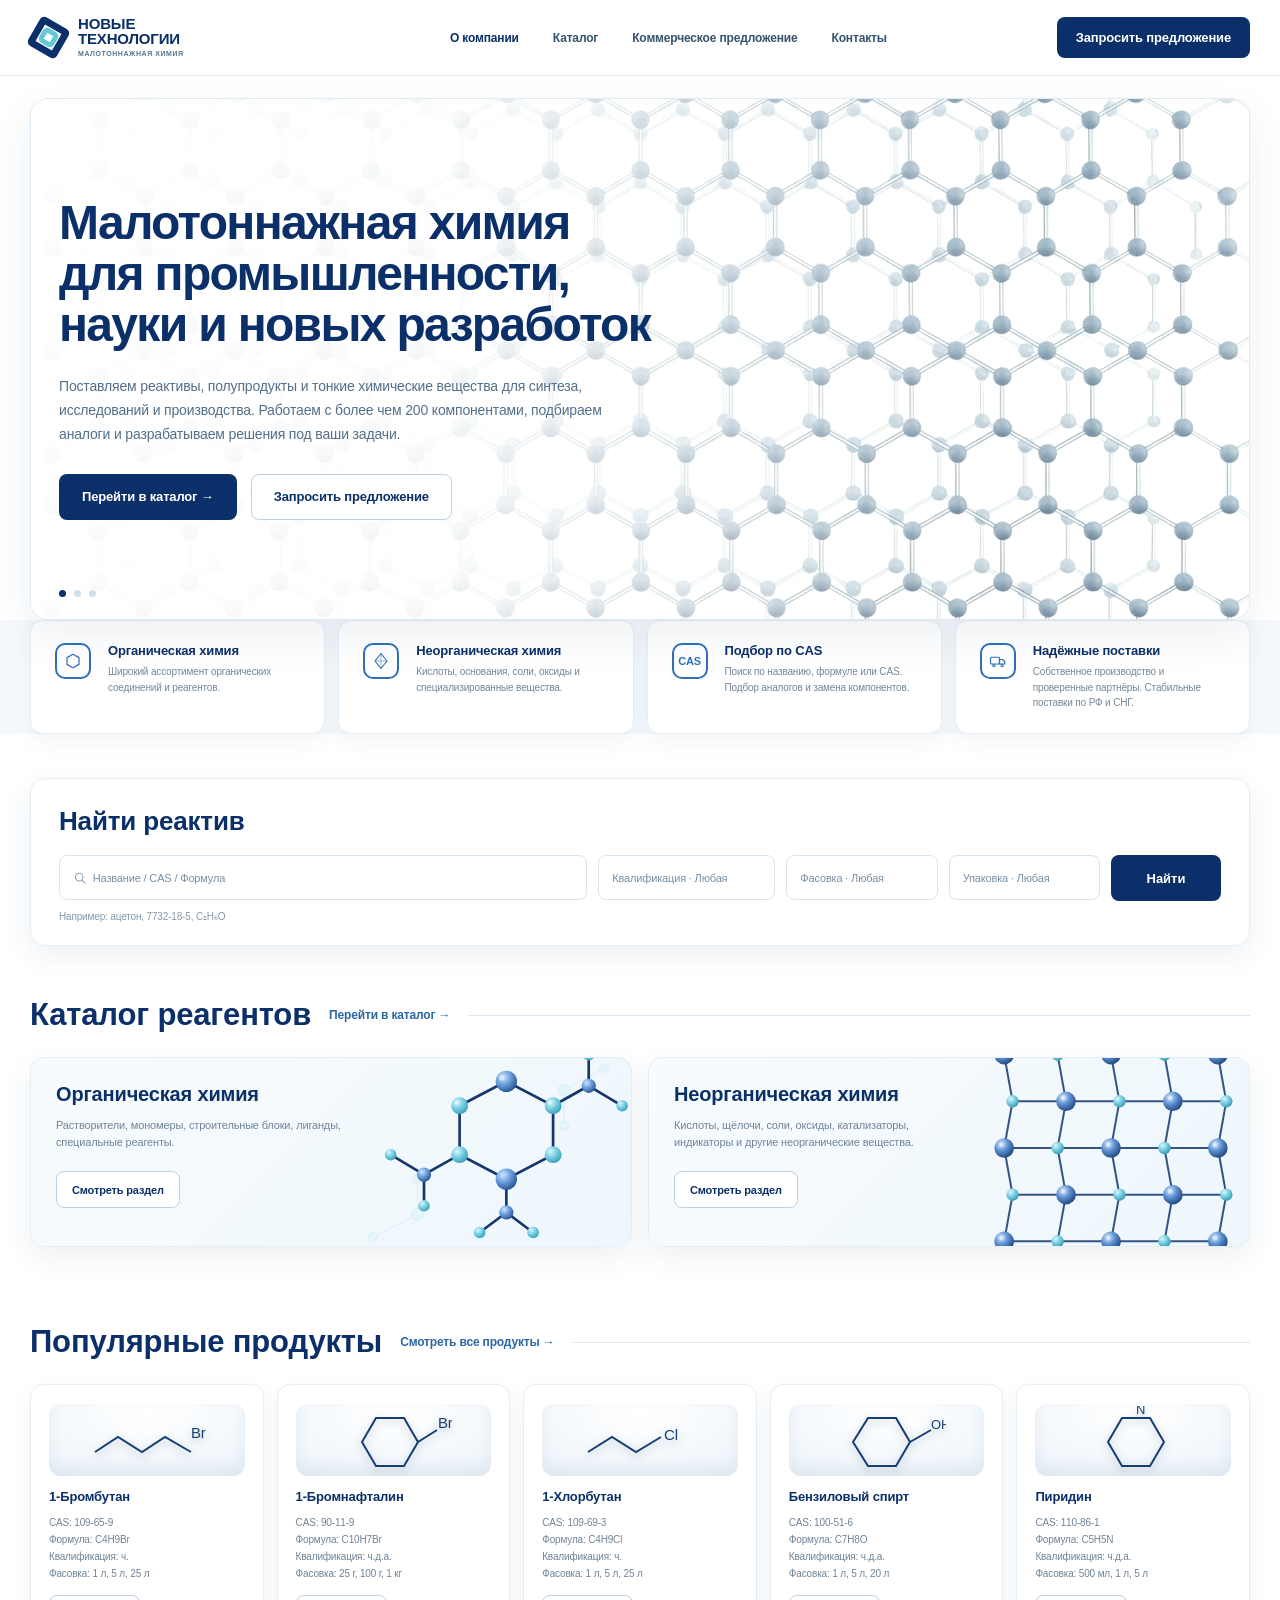
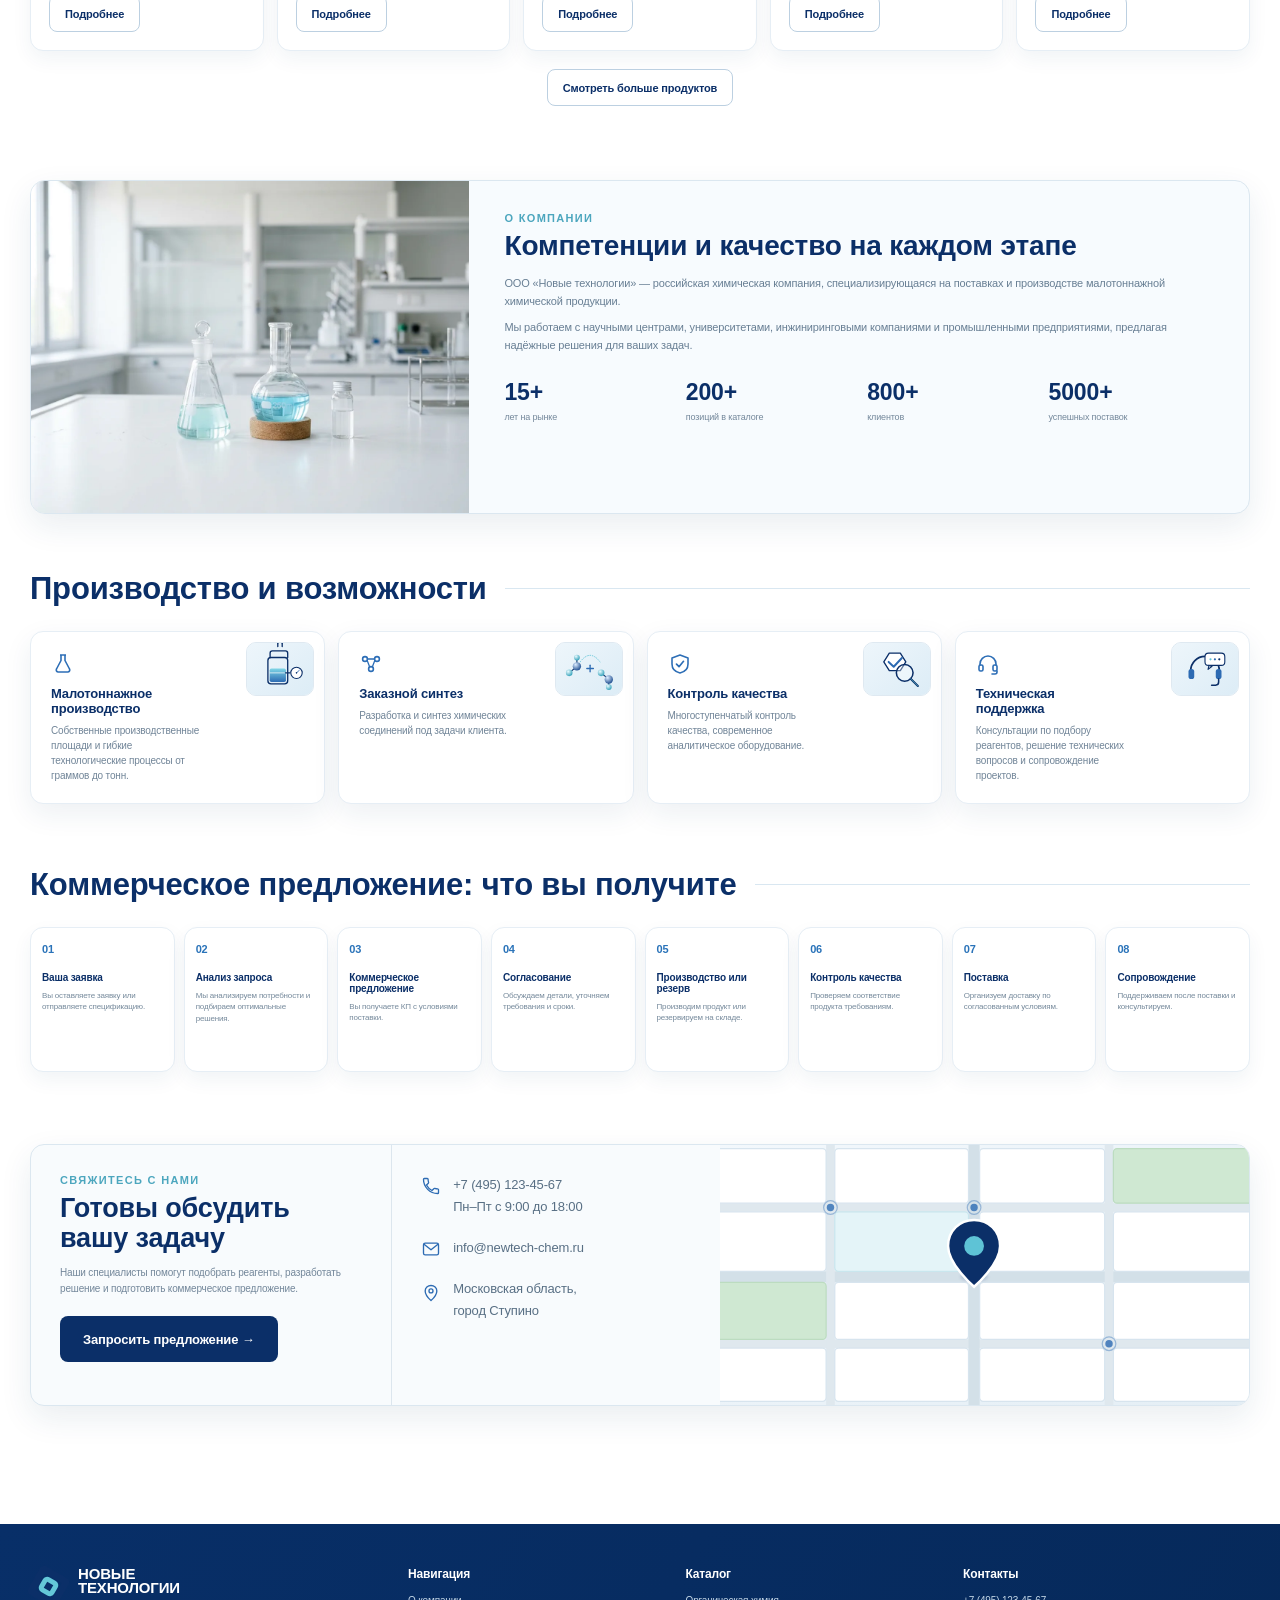
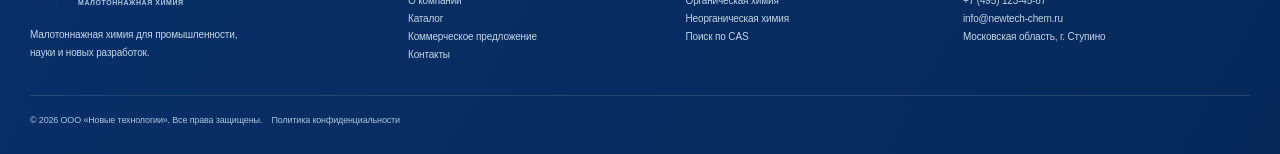
==== index.html @ b14fcb69 "Initial commit: сайт «Новые технологии» — редизайн главной страницы Полный редизайн главной страницы" ====
<!doctype html>
<html lang="ru">
<head>
<meta charset="utf-8" />
<meta name="viewport" content="width=device-width,initial-scale=1" />
<title>Новые технологии — Главная</title>
<link rel="icon" href="data:image/svg+xml,%3Csvg xmlns='http://www.w3.org/2000/svg' viewBox='0 0 32 32'%3E%3Crect width='32' height='32' rx='6' fill='%230b2f68'/%3E%3Ccircle cx='11' cy='13' r='3.2' fill='%235ec3d6'/%3E%3Ccircle cx='21' cy='13' r='3.2' fill='%235ec3d6'/%3E%3Ccircle cx='16' cy='21' r='3.2' fill='%235ec3d6'/%3E%3Cline x1='11' y1='13' x2='21' y2='13' stroke='%23fff' stroke-width='1.4'/%3E%3Cline x1='11' y1='13' x2='16' y2='21' stroke='%23fff' stroke-width='1.4'/%3E%3Cline x1='21' y1='13' x2='16' y2='21' stroke='%23fff' stroke-width='1.4'/%3E%3C/svg%3E" />
<style>
/* ==========================================================================
   DESIGN TOKENS — «Новые технологии»
   Единый источник значений: цвета, отступы, радиусы, тени, типографика,
   breakpoints. Значения зафиксированы по текущему утверждённому прототипу
   Главной страницы — здесь ничего не меняется без согласования дизайна.
   ========================================================================== */

:root{
  /* --- Colors: core palette (as used in approved prototype) --- */
  --navy:#0b2f68;
  --navy-2:#123c73;
  --blue:#2d6bb3;
  --cyan:#5ec3d6;
  --text:#173d68;
  --muted:#6e8196;
  --line:#d9e7f1;
  --soft:#f5f9fc;
  --soft2:#eef6fb;
  --white:#fff;

  /* --- Colors: extended usage tokens (documented from current CSS) --- */
  --color-bg:#fff;
  --color-border-header:#e3ebf2;
  --color-border-section:#e8eff5;
  --color-border-card:#dbe7f0;
  --color-border-card-alt:#dfe9f1;
  --color-border-card-alt2:#dce7f0;
  --color-border-input:#d8e5ef;
  --color-btn-secondary-border:#bcd0e1;
  --color-btn-secondary-border-hover:#8fb1cf;
  --color-icon-border:#2f70b8;
  --color-accent-teal:#4ca6be;
  --color-link:#2d66a4;
  --color-text-muted-2:#536f89;
  --color-text-muted-3:#6f8498;
  --color-text-muted-4:#687f94;
  --color-text-muted-5:#718598;
  --color-text-muted-6:#73879a;
  --color-text-muted-7:#74889b;
  --color-text-muted-8:#75899b;
  --color-text-muted-9:#586f84;
  --color-nav-text:#35536f;
  --color-footer-bg-1:#082f68;
  --color-footer-bg-2:#06295a;
  --color-footer-text:#c2d5e5;
  --color-footer-copy:#a9c4da;
  --color-map-bg:#eef4ef;

  /* --- Spacing scale (px) --- */
  --space-2xs:6px;
  --space-xs:9px;
  --space-sm:11px;
  --space-md:14px;
  --space-lg:16px;
  --space-xl:22px;
  --space-2xl:28px;
  --space-3xl:35px;
  --space-4xl:44px;
  --space-5xl:58px;

  /* --- Radii --- */
  --radius-sm:8px;
  --radius-md:10px;
  --radius-lg:13px;
  --radius-xl:14px;
  --radius-2xl:15px;
  --radius-3xl:18px;
  --radius-round:50%;

  /* --- Shadows --- */
  --shadow-hero:0 16px 40px rgba(23,61,104,.08);

  /* --- Typography --- */
  --font-family:Inter,"Segoe UI",Arial,sans-serif;
  --font-h1:48px;
  --font-h2:31px;
  --font-h2-lg:28px;
  --font-h2-xl:27px;
  --font-h2-search:26px;
  --font-h3-card:20px;
  --font-body:14px;
  --font-small:13px;
  --font-xs:11px;
  --font-2xs:10px;
  --font-3xs:9px;
  --font-4xs:8px;
  --line-height-body:1.72;
  --letter-spacing-tight:-.01em;
  --letter-spacing-h1:-.035em;

  /* --- Layout --- */
  --container-max:1260px;
  --container-gutter:60px;
  --container-gutter-mobile:30px;
  --header-height:76px;
  --hero-min-height:520px;

  /* --- Breakpoints (reference only — used in responsive.css) --- */
  --bp-tablet:1000px;
}
/* ==========================================================================
   COMPONENTS — переиспользуемые элементы (базовые стили, кнопки, header,
   footer, section-заголовки). Используются на Главной и будут повторно
   использованы на остальных 5 страницах проекта.
   ========================================================================== */

*{box-sizing:border-box}
html{scroll-behavior:smooth}
body{
  margin:0; background:#fff; color:var(--text);
  font-family:Inter,"Segoe UI",Arial,sans-serif; letter-spacing:-.01em;
}
a{text-decoration:none;color:inherit}
button,input,select{font:inherit}
.wrap{width:min(1260px,calc(100% - 60px));margin:0 auto}
h1,h2,h3,p{margin:0}
h2{font-size:31px;line-height:1.1;color:var(--navy);font-weight:800}

/* SECTION */
.section{padding:58px 0}
.section-title{display:flex;align-items:center;gap:18px;margin-bottom:25px}
.section-title h2{white-space:nowrap}
.section-title:after{content:"";height:1px;background:var(--line);flex:1}
.section-link{margin-left:auto;font-size:12px;font-weight:800;color:#2d66a4;white-space:nowrap}

/* BUTTONS */
.btn{
  height:46px;padding:0 22px;border-radius:8px;border:1px solid transparent; cursor:pointer;
  display:inline-flex;align-items:center;justify-content:center;gap:9px;
  font-size:13px;font-weight:800;white-space:nowrap; transition:.2s ease;
}
.btn.primary{background:var(--navy);color:#fff}
.btn.primary:hover{background:#13418a}
.btn.primary:active{background:#0d3268}
.btn.primary:focus-visible{outline:2px solid var(--cyan);outline-offset:2px}
.btn.secondary{background:#fff;color:var(--navy);border-color:#bcd0e1}
.btn.secondary:hover{border-color:#8fb1cf}
.btn.secondary:active{background:#f3f8fb}
.btn.secondary:focus-visible{outline:2px solid var(--cyan);outline-offset:2px}
.btn.small{height:37px;padding:0 15px;font-size:11px}

.eyebrow{font-size:11px;font-weight:800;letter-spacing:.12em;text-transform:uppercase;color:#4ca6be}

/* HEADER */
header{
  height:76px;border-bottom:1px solid #e3ebf2;background:#fff;position:sticky;top:0;z-index:20
}
.header-row{height:100%;display:flex;align-items:center;justify-content:space-between}
.logo{display:flex;align-items:center;gap:11px;min-width:250px}
.logo-mark{width:37px;height:37px;position:relative;transform:rotate(30deg)}
.logo-mark:before,.logo-mark:after{
  content:"";position:absolute;inset:2px;border:7px solid var(--navy);border-radius:5px
}
.logo-mark:after{inset:10px;border-width:5px;border-color:#64c8d8}
.logo-text{font-size:15px;line-height:.95;font-weight:900;color:var(--navy)}
.logo-text small{display:block;font-size:7px;letter-spacing:.08em;margin-top:5px;color:#547692}
nav{display:flex;align-items:center;gap:34px;font-size:12px;font-weight:700;color:#35536f}
nav a:hover{color:var(--navy)}
nav a.active{color:var(--navy)}
.nav-toggle{
  display:none;width:40px;height:40px;border:1px solid var(--color-btn-secondary-border);
  border-radius:9px;background:#fff;color:var(--navy);align-items:center;justify-content:center;
  flex:none;cursor:pointer
}
.nav-toggle svg{width:20px;height:20px}
.nav-toggle:focus-visible{outline:2px solid var(--cyan);outline-offset:2px}
header .btn{height:41px;padding:0 18px}
header.scrolled{box-shadow:0 4px 16px rgba(11,47,104,.06)}

/* FOOTER */
footer{
  margin-top:60px;background:linear-gradient(120deg,#082f68,#06295a);color:#fff;padding:43px 0 29px
}
.footer-grid{display:grid;grid-template-columns:1.15fr .8fr .8fr 1fr;gap:48px}
footer .logo-text{color:#fff}
footer p,footer li{font-size:10px;line-height:1.8;color:#c2d5e5}
footer h3{font-size:12px;margin-bottom:11px}
footer ul{list-style:none;padding:0;margin:0}
.copy{margin-top:31px;padding-top:19px;border-top:1px solid rgba(255,255,255,.12);font-size:9px;color:#a9c4da}
/* ==========================================================================
   PAGE: HOME (index.html) — секции, специфичные для Главной страницы:
   Hero, Преимущества, Поиск, Каталог, Продукты, О компании, Возможности,
   Процесс/КП, Контакты.
   ========================================================================== */

/* HERO */
.hero{
  padding:22px 0 0;
  background:#fff;
}
.hero-shell{
  position:relative;
  min-height:520px;
  border-radius:18px;
  overflow:hidden;
  border:1px solid #dfeaf2;
  box-shadow:0 16px 40px rgba(23,61,104,.08);
}
.hero-slides{position:absolute;inset:0;z-index:0}
.hero-slide{
  position:absolute;inset:0;opacity:0;transition:opacity .8s ease;pointer-events:none;
}
.hero-slide.active{opacity:1}
.hero-slide img{
  width:100%;height:100%;object-fit:cover;object-position:center;
  filter:saturate(.93) brightness(1.03) contrast(1.02);
}
.hero-slide svg{width:100%;height:100%;display:block}
.hero-overlay{
  position:absolute;inset:0;z-index:1;
  background:
    linear-gradient(90deg,rgba(255,255,255,.96) 0%,rgba(255,255,255,.91) 34%,rgba(255,255,255,.58) 52%,rgba(255,255,255,.12) 76%,rgba(255,255,255,0) 100%);
}
.hero-content{
  position:relative;z-index:2;
  min-height:520px;
  display:flex;flex-direction:column;justify-content:center;
  width:58%;
  padding:64px 0 64px 28px;
}
.hero h1{
  font-size:48px;line-height:1.06;color:var(--navy);font-weight:850;
  letter-spacing:-.035em;max-width:640px
}
.hero p{margin-top:23px;max-width:575px;font-size:14px;line-height:1.72;color:#536f89}
.hero-actions{display:flex;gap:14px;margin-top:28px}
.hero-dots{
  position:absolute;bottom:22px;left:28px;z-index:3;display:flex;gap:8px
}
.hero-dots button{
  width:7px;height:7px;border-radius:50%;background:#d2e0eb;border:0;padding:0;cursor:pointer;
}
.hero-dots button.active{background:var(--navy)}
.hero-dots button:focus-visible{outline:2px solid var(--cyan);outline-offset:3px}

/* BENEFITS */
.benefits{background:var(--soft)}
.benefit-grid{display:grid;grid-template-columns:repeat(4,1fr);gap:13px}
.benefit{
  min-height:108px;padding:22px 24px;display:grid;grid-template-columns:39px 1fr;gap:14px;
  border:1px solid #e6eef5;border-radius:13px;background:#ffffff;
  box-shadow:0 8px 20px rgba(23,61,104,.06);
  transition:transform .2s ease,box-shadow .2s ease
}
.benefit:hover{transform:translateY(-2px);box-shadow:0 12px 26px rgba(23,61,104,.1)}
.benefit-icon{
  width:36px;height:36px;border:2px solid #2f70b8;border-radius:10px;color:#2f70b8;
  display:grid;place-items:center;font-weight:900;font-size:11px
}
.benefit-icon svg{width:18px;height:18px;display:block}
.benefit h3{font-size:13px;color:var(--navy);margin-bottom:6px}
.benefit p{font-size:10px;line-height:1.55;color:#73879a}

/* SEARCH */
.search-section{padding:44px 0 24px}
.search-card{
  padding:28px 28px 23px;border:1px solid #e6eef5;border-radius:15px;
  background:#ffffff;
  box-shadow:0 10px 28px rgba(23,61,104,.08)
}
.search-card h2{font-size:26px;margin-bottom:20px}
.search-row{display:grid;grid-template-columns:1.85fr .62fr .53fr .53fr 110px;gap:11px}
.field{
  height:45px;border:1px solid #d8e5ef;border-radius:8px;background:#fff;color:#7890a5;
  display:flex;align-items:center;padding:0 13px;font-size:11px
}
.field-icon{width:14px;height:14px;flex:none;color:#8ea3b6}
.search-note{margin-top:10px;font-size:10px;color:#8599aa}

/* CATEGORIES */
.category-grid{display:grid;grid-template-columns:1fr 1fr;gap:16px}
.category-card{
  position:relative;min-height:190px;border:1px solid #e6eef5;border-radius:14px;
  background:linear-gradient(135deg,#f7fbfe,#eef7fc);overflow:hidden;padding:25px;
  box-shadow:0 10px 28px rgba(23,61,104,.08);
  transition:transform .2s ease,box-shadow .2s ease
}
.category-card:hover{transform:translateY(-3px);box-shadow:0 16px 36px rgba(23,61,104,.12)}
.category-card h3{font-size:20px;color:var(--navy);margin-bottom:11px}
.category-card p{font-size:11px;line-height:1.55;color:#708499;max-width:295px}
.category-card .btn{margin-top:20px}
.category-card img{
  position:absolute;right:0;bottom:0;width:46%;height:100%;object-fit:cover;
  mix-blend-mode:multiply;opacity:.96
}

/* PRODUCTS */
.products{display:grid;grid-template-columns:repeat(5,1fr);gap:13px}
.product{
  min-height:267px;border:1px solid #e6eef5;border-radius:13px;padding:18px;background:#fff;
  display:flex;flex-direction:column;
  box-shadow:0 8px 20px rgba(23,61,104,.06);
  transition:transform .2s ease,box-shadow .2s ease
}
.product:hover{transform:translateY(-3px);box-shadow:0 14px 30px rgba(23,61,104,.1)}
.formula{
  height:73px;display:grid;place-items:center;color:#153e72;margin-bottom:6px;
  border-radius:12px;
  background:radial-gradient(120% 140% at 50% 15%,#ffffff 0%,#eef5fb 65%,#e1ecf6 100%);
  box-shadow:inset 0 1px 0 rgba(255,255,255,.9),inset 0 -8px 16px rgba(23,61,104,.07)
}
.formula svg{filter:drop-shadow(0 3px 4px rgba(11,47,104,.3)) drop-shadow(0 -1px 0 rgba(255,255,255,.7))}
.product h3{font-size:13px;color:var(--navy);margin:7px 0 10px}
.meta{font-size:10px;line-height:1.7;color:#6f8498}
.product .btn{margin-top:auto;align-self:flex-start}

/* ABOUT */
.about{
  display:grid;grid-template-columns:.72fr 1.28fr;overflow:hidden;border-radius:15px;
  border:1px solid #dbe7f0;background:#f7fbfe;
  box-shadow:0 12px 32px rgba(23,61,104,.09)
}
.about-img{min-height:285px}
.about-img img{width:100%;height:100%;object-fit:cover}
.about-copy{padding:31px 35px}
.about-copy h2{font-size:28px;margin:7px 0 13px}
.about-copy p{font-size:11px;line-height:1.62;color:#687f94}
.stats{display:grid;grid-template-columns:repeat(4,1fr);gap:16px;margin-top:25px}
.stat strong{display:block;font-size:23px;color:var(--navy)}
.stat span{font-size:9px;color:#74889b}

/* CAPABILITIES */
.cap-grid{display:grid;grid-template-columns:repeat(4,1fr);gap:13px}
.cap{
  min-height:170px;border:1px solid #e6eef5;border-radius:13px;background:#ffffff;
  padding:20px; position:relative; overflow:hidden;
  box-shadow:0 10px 28px rgba(23,61,104,.08);
  transition:transform .2s ease,box-shadow .2s ease
}
.cap:hover{transform:translateY(-3px);box-shadow:0 16px 36px rgba(23,61,104,.12)}
.cap-thumb{
  position:absolute; right:10px; top:10px; width:68px; height:54px; border-radius:10px;
  overflow:hidden; border:1px solid #dfe9f1; background:#eef6fb
}
.cap-thumb img{width:100%;height:100%;object-fit:cover}
.cap-icon{font-size:22px;color:#2d6eb6}
.cap-icon svg{width:24px;height:24px;display:block}
.cap h3{font-size:13px;color:var(--navy);margin:10px 0 7px; max-width:120px}
.cap p{font-size:10px;line-height:1.5;color:#718598; max-width:150px}

/* PROCESS / COMMERCIAL OFFER */
.process{display:grid;grid-template-columns:repeat(8,1fr);gap:9px}
.step{
  min-height:145px;border:1px solid #e6eef5;border-radius:13px;background:#ffffff;
  padding:15px 11px;
  box-shadow:0 8px 20px rgba(23,61,104,.06);
  transition:transform .2s ease,box-shadow .2s ease
}
.step:hover{transform:translateY(-2px);box-shadow:0 12px 26px rgba(23,61,104,.1)}
.step .num{font-size:11px;font-weight:900;color:#2a73b9;margin-bottom:17px}
.step h3{font-size:10px;color:var(--navy);margin-bottom:7px}
.step p{font-size:8px;line-height:1.45;color:#75899b}

/* CONTACTS */
.contact{
  display:grid;grid-template-columns:.86fr .78fr 1.26fr;border:1px solid #dbe7f0;
  border-radius:14px;overflow:hidden;background:#f8fbfd;
  box-shadow:0 12px 32px rgba(23,61,104,.09)
}
.contact-copy,.contact-info{padding:29px}
.contact-copy{border-right:1px solid #dce6ee}
.contact-copy h2{font-size:27px;margin:8px 0 12px}
.contact-copy p{font-size:10px;line-height:1.6;color:#73879a;margin-bottom:19px}
.contact-info{font-size:13px;line-height:1.7;color:#586f84}
.c-row{display:flex;align-items:flex-start;gap:12px;margin-bottom:19px}
.c-row:last-child{margin-bottom:0}
.c-icon{width:20px;height:20px;flex:none;color:#2d6bb3;margin-top:2px}
.c-row:last-child .c-icon{margin-top:5px}
.map{min-height:260px;background:#eef4ef;position:relative;overflow:hidden}
.map svg{width:100%;height:100%;display:block}
/* ==========================================================================
   RESPONSIVE — breakpoints. Текущий milestone — финализация Desktop
   (1440 / 1280 / 1024). Ниже сохранён утверждённый tablet-breakpoint
   (≤1000px) без изменений, плюс дополнительный safety-breakpoint для узких
   мобильных экранов (≤640px), чтобы страница не ломалась и не появлялся
   горизонтальный скролл — это не влияет на desktop-вид.
   ========================================================================== */

@media(max-width:1000px){
  .nav-toggle{display:flex}
  nav{
    position:absolute;top:76px;left:0;right:0;z-index:19;
    flex-direction:column;align-items:stretch;gap:0;
    background:#fff;border-bottom:1px solid var(--color-border-header);
    box-shadow:0 14px 28px rgba(23,61,104,.1);
    opacity:0;pointer-events:none;transform:translateY(-6px);
    transition:opacity .18s ease,transform .18s ease
  }
  nav.nav-open{opacity:1;pointer-events:auto;transform:translateY(0)}
  nav a{padding:14px 24px;border-bottom:1px solid var(--color-border-header)}
  nav a:last-child{border-bottom:none}
  .wrap{width:min(1260px,calc(100% - 30px))}
  .hero-content{width:100%;padding:46px 24px;min-height:500px}
  .hero-overlay{background:linear-gradient(90deg,rgba(255,255,255,.97),rgba(255,255,255,.84) 70%,rgba(255,255,255,.55))}
  .about,.contact{grid-template-columns:1fr}
  .products,.process,.cap-grid,.benefit-grid{grid-template-columns:repeat(2,1fr)}
  .search-row{grid-template-columns:1fr 1fr}
  .search-row .field:first-child{grid-column:1/-1}
}

/* Safety breakpoint for narrow mobile screens (not part of current milestone,
   included so the page doesn't break/overflow on phones). */
@media(max-width:640px){
  .hero h1{font-size:32px;max-width:100%}
  .hero p{font-size:13px}
  .hero-actions{flex-wrap:wrap}
  .products,.process,.cap-grid,.benefit-grid,.category-grid{grid-template-columns:1fr}
  .search-row{grid-template-columns:1fr}
  .search-row .field:first-child{grid-column:auto}
  .footer-grid{grid-template-columns:1fr 1fr;gap:28px}
  .header-row{gap:8px}
  .header-row .btn{height:36px;padding:0 12px;font-size:10px;font-weight:700}
  .logo{min-width:0;gap:8px}
  .logo-mark{width:30px;height:30px}
  .logo-text{font-size:12px}
  .logo-text small{font-size:6px}
  .nav-toggle{width:36px;height:36px}
  .nav-toggle svg{width:18px;height:18px}
  /* Длинные заголовки секций переносятся, а не растягивают страницу */
  .section-title{flex-wrap:wrap;row-gap:8px}
  .section-title h2{white-space:normal}
  .section-link{margin-left:0}
  .category-card{padding:20px 18px 22px}
  .category-card h3,.category-card p{max-width:calc(100% - 78px)}
  .category-card img{
    top:20px;right:20px;bottom:auto;left:auto;
    width:56px;height:56px;border-radius:12px;object-fit:cover
  }
}

</style>
</head>
<body>

<header>
  <div class="wrap header-row">
    <a class="logo" href="#">
      <span class="logo-mark"></span>
      <span class="logo-text">НОВЫЕ<br>ТЕХНОЛОГИИ<small>МАЛОТОННАЖНАЯ ХИМИЯ</small></span>
    </a>
    <nav id="primary-nav">
      <a href="#about">О компании</a>
      <a href="#catalog">Каталог</a>
      <a href="#offer">Коммерческое предложение</a>
      <a href="#contacts">Контакты</a>
    </nav>
    <a href="#contacts" class="btn primary">Запросить предложение</a>
    <button class="nav-toggle" aria-expanded="false" aria-controls="primary-nav" aria-label="Открыть меню">
      <svg viewBox="0 0 24 24" aria-hidden="true"><path d="M4 6h16M4 12h16M4 18h16" stroke="currentColor" stroke-width="1.8" stroke-linecap="round"/></svg>
    </button>
  </div>
</header>

<main>
  <section class="hero">
    <div class="wrap">
      <div class="hero-shell">
        <div class="hero-slides">
          <div class="hero-slide active"><img src="assets/img/hero/hero-mesh.webp" alt="" role="presentation"></div>
          <div class="hero-slide"><img src="assets/img/hero/hero-chain.webp" alt="" role="presentation"></div>
          <div class="hero-slide"><img src="assets/img/hero/hero-dna.webp" alt="" role="presentation"></div>
        </div>
        <div class="hero-overlay"></div>

        <div class="hero-content">
          <h1>Малотоннажная химия<br>для промышленности,<br>науки и новых разработок</h1>
          <p>Поставляем реактивы, полупродукты и тонкие химические вещества для синтеза, исследований и производства. Работаем с более чем 200 компонентами, подбираем аналоги и разрабатываем решения под ваши задачи.</p>
          <div class="hero-actions">
            <a class="btn primary" href="#catalog">Перейти в каталог →</a>
            <a class="btn secondary" href="#contacts">Запросить предложение</a>
          </div>
        </div>

        <div class="hero-dots">
          <button class="active" aria-label="Слайд 1"></button>
          <button aria-label="Слайд 2"></button>
          <button aria-label="Слайд 3"></button>
        </div>
      </div>
    </div>
  </section>

  <section class="benefits">
    <div class="wrap benefit-grid">
      <div class="benefit"><div class="benefit-icon"><svg viewBox="0 0 24 24" aria-hidden="true"><path d="M12 3 20 7.5v9L12 21 4 16.5v-9Z" fill="none" stroke="currentColor" stroke-width="1.6" stroke-linejoin="round"/></svg></div><div><h3>Органическая химия</h3><p>Широкий ассортимент органических соединений и реагентов.</p></div></div>
      <div class="benefit"><div class="benefit-icon"><svg viewBox="0 0 24 24" aria-hidden="true"><path d="M12 2 4 12l8 10 8-10Z" fill="none" stroke="currentColor" stroke-width="1.6" stroke-linejoin="round"/><path d="M4 12h16M12 2v20" stroke="currentColor" stroke-width="1.1" opacity=".6"/></svg></div><div><h3>Неорганическая химия</h3><p>Кислоты, основания, соли, оксиды и специализированные вещества.</p></div></div>
      <div class="benefit"><div class="benefit-icon">CAS</div><div><h3>Подбор по CAS</h3><p>Поиск по названию, формуле или CAS. Подбор аналогов и замена компонентов.</p></div></div>
      <div class="benefit"><div class="benefit-icon"><svg viewBox="0 0 24 24" aria-hidden="true"><rect x="2" y="7" width="12" height="9" rx="1.2" fill="none" stroke="currentColor" stroke-width="1.6"/><path d="M14 10h4l3 3v3h-7v-6Z" fill="none" stroke="currentColor" stroke-width="1.6" stroke-linejoin="round"/><circle cx="6.5" cy="18" r="1.6" fill="none" stroke="currentColor" stroke-width="1.4"/><circle cx="17.5" cy="18" r="1.6" fill="none" stroke="currentColor" stroke-width="1.4"/></svg></div><div><h3>Надёжные поставки</h3><p>Собственное производство и проверенные партнёры. Стабильные поставки по РФ и СНГ.</p></div></div>
    </div>
  </section>

  <section class="search-section">
    <div class="wrap">
      <div class="search-card">
        <h2>Найти реактив</h2>
        <div class="search-row">
          <div class="field"><svg class="field-icon" viewBox="0 0 24 24" aria-hidden="true"><circle cx="10.5" cy="10.5" r="6.5" fill="none" stroke="currentColor" stroke-width="1.8"/><path d="M15.5 15.5 21 21" stroke="currentColor" stroke-width="1.8" stroke-linecap="round"/></svg>&nbsp; Название / CAS / Формула</div>
          <div class="field">Квалификация · Любая</div>
          <div class="field">Фасовка · Любая</div>
          <div class="field">Упаковка · Любая</div>
          <button class="btn primary">Найти</button>
        </div>
        <div class="search-note">Например: ацетон, 7732-18-5, C₂H₆O</div>
      </div>
    </div>
  </section>

  <section id="catalog" class="section" style="padding-top:28px">
    <div class="wrap">
      <div class="section-title"><h2>Каталог реагентов</h2><a class="section-link" href="#">Перейти в каталог →</a></div>
      <div class="category-grid">
        <article class="category-card">
          <h3>Органическая химия</h3>
          <p>Растворители, мономеры, строительные блоки, лиганды, специальные реагенты.</p>
          <a class="btn secondary small" href="#">Смотреть раздел</a>
          <img src="[data-uri]" alt="">
        </article>
        <article class="category-card">
          <h3>Неорганическая химия</h3>
          <p>Кислоты, щёлочи, соли, оксиды, катализаторы, индикаторы и другие неорганические вещества.</p>
          <a class="btn secondary small" href="#">Смотреть раздел</a>
          <img src="[data-uri]" alt="">
        </article>
      </div>
    </div>
  </section>

  <section class="section" style="padding-top:20px">
    <div class="wrap">
      <div class="section-title"><h2>Популярные продукты</h2><a class="section-link" href="#">Смотреть все продукты →</a></div>
      <div class="products">
        <article class="product">
          <div class="formula"><svg width="118" height="68"><polyline points="7,46 30,31 54,46 77,31 103,46" fill="none" stroke="#153E72" stroke-width="2"/><text x="103" y="32" font-size="15" fill="#153E72">Br</text></svg></div>
          <h3>1-Бромбутан</h3><div class="meta">CAS: 109-65-9<br>Формула: C4H9Br<br>Квалификация: ч.<br>Фасовка: 1 л, 5 л, 25 л</div>
          <a class="btn secondary small" href="#">Подробнее</a>
        </article>
        <article class="product">
          <div class="formula"><svg width="118" height="68"><polygon points="28,36 42,12 70,12 84,36 70,60 42,60" fill="none" stroke="#153E72" stroke-width="2"/><polyline points="84,36 103,24" fill="none" stroke="#153E72" stroke-width="2"/><text x="104" y="22" font-size="15" fill="#153E72">Br</text></svg></div>
          <h3>1-Бромнафталин</h3><div class="meta">CAS: 90-11-9<br>Формула: C10H7Br<br>Квалификация: ч.д.а.<br>Фасовка: 25 г, 100 г, 1 кг</div>
          <a class="btn secondary small" href="#">Подробнее</a>
        </article>
        <article class="product">
          <div class="formula"><svg width="118" height="68"><polyline points="7,46 31,31 55,46 80,31" fill="none" stroke="#153E72" stroke-width="2"/><text x="83" y="34" font-size="15" fill="#153E72">Cl</text></svg></div>
          <h3>1-Хлорбутан</h3><div class="meta">CAS: 109-69-3<br>Формула: C4H9Cl<br>Квалификация: ч.<br>Фасовка: 1 л, 5 л, 25 л</div>
          <a class="btn secondary small" href="#">Подробнее</a>
        </article>
        <article class="product">
          <div class="formula"><svg width="118" height="68"><polygon points="25,36 40,12 68,12 82,36 68,60 40,60" fill="none" stroke="#153E72" stroke-width="2"/><line x1="82" y1="36" x2="103" y2="24" stroke="#153E72" stroke-width="2"/><text x="103" y="23" font-size="13" fill="#153E72">OH</text></svg></div>
          <h3>Бензиловый спирт</h3><div class="meta">CAS: 100-51-6<br>Формула: C7H8O<br>Квалификация: ч.д.а.<br>Фасовка: 1 л, 5 л, 20 л</div>
          <a class="btn secondary small" href="#">Подробнее</a>
        </article>
        <article class="product">
          <div class="formula"><svg width="118" height="68"><polygon points="34,36 48,12 76,12 90,36 76,60 48,60" fill="none" stroke="#153E72" stroke-width="2"/><text x="62" y="8" font-size="13" fill="#153E72">N</text></svg></div>
          <h3>Пиридин</h3><div class="meta">CAS: 110-86-1<br>Формула: C5H5N<br>Квалификация: ч.д.а.<br>Фасовка: 500 мл, 1 л, 5 л</div>
          <a class="btn secondary small" href="#">Подробнее</a>
        </article>
      </div>
      <div style="text-align:center;margin-top:18px"><a class="btn secondary small" href="#">Смотреть больше продуктов</a></div>
    </div>
  </section>

  <section id="about" class="section" style="padding-top:16px">
    <div class="wrap">
      <div class="about">
        <div class="about-img"><img src="assets/img/about/lab-bench.webp" alt="Химическая лаборатория" loading="lazy"></div>
        <div class="about-copy">
          <div class="eyebrow">О компании</div>
          <h2>Компетенции и качество на каждом этапе</h2>
          <p>ООО «Новые технологии» — российская химическая компания, специализирующаяся на поставках и производстве малотоннажной химической продукции.</p>
          <p style="margin-top:8px">Мы работаем с научными центрами, университетами, инжиниринговыми компаниями и промышленными предприятиями, предлагая надёжные решения для ваших задач.</p>
          <div class="stats">
            <div class="stat"><strong>15+</strong><span>лет на рынке</span></div>
            <div class="stat"><strong>200+</strong><span>позиций в каталоге</span></div>
            <div class="stat"><strong>800+</strong><span>клиентов</span></div>
            <div class="stat"><strong>5000+</strong><span>успешных поставок</span></div>
          </div>
        </div>
      </div>
    </div>
  </section>

  <section class="section" style="padding-top:0">
    <div class="wrap">
      <div class="section-title"><h2>Производство и возможности</h2></div>
      <div class="cap-grid">
        <div class="cap">
          <div class="cap-thumb"><img src="[data-uri]" alt=""></div>
          <div class="cap-icon"><svg viewBox="0 0 24 24" aria-hidden="true"><path d="M9 3h6M10 3v5.5L5.5 17a2 2 0 0 0 1.8 3h9.4a2 2 0 0 0 1.8-3L14 8.5V3" fill="none" stroke="currentColor" stroke-width="1.6" stroke-linejoin="round"/></svg></div><h3>Малотоннажное производство</h3><p>Собственные производственные площади и гибкие технологические процессы от граммов до тонн.</p>
        </div>
        <div class="cap">
          <div class="cap-thumb"><img src="[data-uri]" alt=""></div>
          <div class="cap-icon"><svg viewBox="0 0 24 24" aria-hidden="true"><circle cx="6" cy="7" r="2.4" fill="none" stroke="currentColor" stroke-width="1.6"/><circle cx="18" cy="7" r="2.4" fill="none" stroke="currentColor" stroke-width="1.6"/><circle cx="12" cy="17" r="2.4" fill="none" stroke="currentColor" stroke-width="1.6"/><path d="M8.1 8.3 10.7 15M15.9 8.3 13.3 15M8.4 7h7.2" stroke="currentColor" stroke-width="1.3"/></svg></div><h3>Заказной синтез</h3><p>Разработка и синтез химических соединений под задачи клиента.</p>
        </div>
        <div class="cap">
          <div class="cap-thumb"><img src="[data-uri]" alt=""></div>
          <div class="cap-icon"><svg viewBox="0 0 24 24" aria-hidden="true"><path d="M12 3 4 6v6c0 5 3.5 8 8 9 4.5-1 8-4 8-9V6Z" fill="none" stroke="currentColor" stroke-width="1.6" stroke-linejoin="round"/><path d="M8.5 12.2 11 14.7l4.5-5.4" fill="none" stroke="currentColor" stroke-width="1.7" stroke-linecap="round" stroke-linejoin="round"/></svg></div><h3>Контроль качества</h3><p>Многоступенчатый контроль качества, современное аналитическое оборудование.</p>
        </div>
        <div class="cap">
          <div class="cap-thumb"><img src="[data-uri]" alt=""></div>
          <div class="cap-icon"><svg viewBox="0 0 24 24" aria-hidden="true"><path d="M4 13v-1a8 8 0 0 1 16 0v1" fill="none" stroke="currentColor" stroke-width="1.6" stroke-linecap="round"/><rect x="3" y="13" width="4" height="6" rx="1.6" fill="none" stroke="currentColor" stroke-width="1.6"/><rect x="17" y="13" width="4" height="6" rx="1.6" fill="none" stroke="currentColor" stroke-width="1.6"/><path d="M21 19v1a2 2 0 0 1-2 2h-3" fill="none" stroke="currentColor" stroke-width="1.6" stroke-linecap="round"/></svg></div><h3>Техническая поддержка</h3><p>Консультации по подбору реагентов, решение технических вопросов и сопровождение проектов.</p>
        </div>
      </div>
    </div>
  </section>

  <section id="offer" class="section" style="padding-top:6px">
    <div class="wrap">
      <div class="section-title"><h2>Коммерческое предложение: что вы получите</h2></div>
      <div class="process">
        <div class="step"><div class="num">01</div><h3>Ваша заявка</h3><p>Вы оставляете заявку или отправляете спецификацию.</p></div>
        <div class="step"><div class="num">02</div><h3>Анализ запроса</h3><p>Мы анализируем потребности и подбираем оптимальные решения.</p></div>
        <div class="step"><div class="num">03</div><h3>Коммерческое предложение</h3><p>Вы получаете КП с условиями поставки.</p></div>
        <div class="step"><div class="num">04</div><h3>Согласование</h3><p>Обсуждаем детали, уточняем требования и сроки.</p></div>
        <div class="step"><div class="num">05</div><h3>Производство или резерв</h3><p>Производим продукт или резервируем на складе.</p></div>
        <div class="step"><div class="num">06</div><h3>Контроль качества</h3><p>Проверяем соответствие продукта требованиям.</p></div>
        <div class="step"><div class="num">07</div><h3>Поставка</h3><p>Организуем доставку по согласованным условиям.</p></div>
        <div class="step"><div class="num">08</div><h3>Сопровождение</h3><p>Поддерживаем после поставки и консультируем.</p></div>
      </div>
    </div>
  </section>

  <section id="contacts" class="section" style="padding-top:14px">
    <div class="wrap">
      <div class="contact">
        <div class="contact-copy">
          <div class="eyebrow">Свяжитесь с нами</div>
          <h2>Готовы обсудить вашу задачу</h2>
          <p>Наши специалисты помогут подобрать реагенты, разработать решение и подготовить коммерческое предложение.</p>
          <a class="btn primary" href="mailto:info@newtech-chem.ru">Запросить предложение →</a>
        </div>
        <div class="contact-info">
          <div class="c-row">
            <svg class="c-icon" viewBox="0 0 24 24" aria-hidden="true"><path d="M6.6 10.8a15.05 15.05 0 0 0 6.6 6.6l2.2-2.2a1 1 0 0 1 1.02-.24c1.12.37 2.33.57 3.58.57a1 1 0 0 1 1 1V20a1 1 0 0 1-1 1C10.61 21 3 13.39 3 4a1 1 0 0 1 1-1h3.5a1 1 0 0 1 1 1c0 1.25.2 2.46.57 3.58a1 1 0 0 1-.25 1.02l-2.22 2.2Z" fill="none" stroke="currentColor" stroke-width="1.6" stroke-linejoin="round"/></svg>
            <div>+7 (495) 123-45-67<br>Пн–Пт с 9:00 до 18:00</div>
          </div>
          <div class="c-row">
            <svg class="c-icon" viewBox="0 0 24 24" aria-hidden="true"><rect x="3" y="5" width="18" height="14" rx="2" fill="none" stroke="currentColor" stroke-width="1.6"/><path d="M4 6.5 12 13l8-6.5" fill="none" stroke="currentColor" stroke-width="1.6" stroke-linecap="round" stroke-linejoin="round"/></svg>
            <div>info@newtech-chem.ru</div>
          </div>
          <div class="c-row">
            <svg class="c-icon" viewBox="0 0 24 24" aria-hidden="true"><path d="M12 21s7-6.1 7-11.5C19 5.9 15.9 3 12 3S5 5.9 5 9.5C5 14.9 12 21 12 21Z" fill="none" stroke="currentColor" stroke-width="1.6" stroke-linejoin="round"/><circle cx="12" cy="9.5" r="2.4" fill="none" stroke="currentColor" stroke-width="1.6"/></svg>
            <div>Московская область,<br>город Ступино</div>
          </div>
        </div>
        <div class="map"><svg xmlns="http://www.w3.org/2000/svg" viewBox="0 0 900 420" preserveAspectRatio="xMidYMid slice" role="img" aria-hidden="true">
  <defs>
    <linearGradient id="map-bg" x1="0" y1="0" x2="1" y2="1">
      <stop offset="0%" stop-color="#f3f8fc"/>
      <stop offset="100%" stop-color="#e4eef5"/>
    </linearGradient>
    <filter id="map-pin-shadow" x="-80%" y="-80%" width="260%" height="260%">
      <feGaussianBlur in="SourceGraphic" stdDeviation="3"/>
    </filter>
  </defs>

  <rect width="900" height="420" fill="url(#map-bg)"/>

  <!-- streets: two minor + one main avenue each way -->
  <rect x="0" y="94" width="900" height="14" fill="#dfe8ee"/>
  <rect x="0" y="204" width="900" height="18" fill="#d3e0e8"/>
  <rect x="0" y="314" width="900" height="14" fill="#dfe8ee"/>
  <rect x="194" y="0" width="14" height="420" fill="#dfe8ee"/>
  <rect x="424" y="0" width="18" height="420" fill="#d3e0e8"/>
  <rect x="644" y="0" width="14" height="420" fill="#dfe8ee"/>

  <!-- city blocks -->
  <g stroke="#d7e4ee" stroke-width="2">
    <rect x="6" y="6" width="188" height="88" rx="6" fill="#ffffff"/>
    <rect x="208" y="6" width="216" height="88" rx="6" fill="#ffffff"/>
    <rect x="442" y="6" width="202" height="88" rx="6" fill="#ffffff"/>
    <rect x="658" y="6" width="236" height="88" rx="6" fill="#cfe8d2" stroke="#bcdcc0"/>

    <rect x="6" y="108" width="188" height="96" rx="6" fill="#ffffff"/>
    <rect x="208" y="108" width="216" height="96" rx="6" fill="#e4f4f8" stroke="#c9e6ee"/>
    <rect x="442" y="108" width="202" height="96" rx="6" fill="#ffffff"/>
    <rect x="658" y="108" width="236" height="96" rx="6" fill="#ffffff"/>

    <rect x="6" y="222" width="188" height="92" rx="6" fill="#cfe8d2" stroke="#bcdcc0"/>
    <rect x="208" y="222" width="216" height="92" rx="6" fill="#ffffff"/>
    <rect x="442" y="222" width="202" height="92" rx="6" fill="#ffffff"/>
    <rect x="658" y="222" width="236" height="92" rx="6" fill="#ffffff"/>

    <rect x="6" y="328" width="188" height="86" rx="6" fill="#ffffff"/>
    <rect x="208" y="328" width="216" height="86" rx="6" fill="#ffffff"/>
    <rect x="442" y="328" width="202" height="86" rx="6" fill="#ffffff"/>
    <rect x="658" y="328" width="236" height="86" rx="6" fill="#ffffff"/>
  </g>

  <!-- points of interest along the streets -->
  <g>
    <circle cx="201" cy="101" r="6" fill="#2d6bb3" opacity=".8"/>
    <circle cx="201" cy="101" r="11" fill="none" stroke="#2d6bb3" stroke-width="2" opacity=".4"/>
    <circle cx="651" cy="321" r="6" fill="#2d6bb3" opacity=".8"/>
    <circle cx="651" cy="321" r="11" fill="none" stroke="#2d6bb3" stroke-width="2" opacity=".4"/>
    <circle cx="433" cy="101" r="6" fill="#2d6bb3" opacity=".8"/>
    <circle cx="433" cy="101" r="11" fill="none" stroke="#2d6bb3" stroke-width="2" opacity=".4"/>
  </g>

  <!-- pin marker, tip lands exactly on the main-avenue intersection -->
  <g transform="translate(-37,-43)" filter="url(#map-pin-shadow)">
    <ellipse cx="470" cy="256" rx="22" ry="7" fill="#0b2f68" opacity=".18"/>
  </g>
  <g transform="translate(-37,-43)">
    <path d="M470 164 c-24 0 -42 18 -42 42 c0 30 42 66 42 66 s42 -36 42 -66 c0 -24 -18 -42 -42 -42 z" fill="#0b2f68" stroke="#ffffff" stroke-width="4"/>
    <circle cx="470" cy="206" r="16" fill="#5ec3d6"/>
  </g>
</svg></div>
      </div>
    </div>
  </section>
</main>

<footer>
  <div class="wrap">
    <div class="footer-grid">
      <div>
        <a class="logo" href="#">
          <span class="logo-mark"></span>
          <span class="logo-text">НОВЫЕ<br>ТЕХНОЛОГИИ<small style="color:#a9c6dc">МАЛОТОННАЖНАЯ ХИМИЯ</small></span>
        </a>
        <p style="margin-top:19px">Малотоннажная химия для промышленности,<br>науки и новых разработок.</p>
      </div>
      <div><h3>Навигация</h3><ul><li>О компании</li><li>Каталог</li><li>Коммерческое предложение</li><li>Контакты</li></ul></div>
      <div><h3>Каталог</h3><ul><li>Органическая химия</li><li>Неорганическая химия</li><li>Поиск по CAS</li></ul></div>
      <div><h3>Контакты</h3><ul><li>+7 (495) 123-45-67</li><li>info@newtech-chem.ru</li><li>Московская область, г. Ступино</li></ul></div>
    </div>
    <div class="copy">© 2026 ООО «Новые технологии». Все права защищены. &nbsp;&nbsp; Политика конфиденциальности</div>
  </div>
</footer>

<script>
/* ==========================================================================
   HERO SLIDER
   Автоматическая смена Hero-изображений + точки ручного переключения.
   Написан с защитой от ошибок: если разметка hero отсутствует на странице
   (например, эта же связка JS используется на другой странице без Hero),
   скрипт просто не активируется, а не бросает исключение.
   ========================================================================== */

(function initHeroSlider(){
  const shell = document.querySelector('.hero-shell');
  if (!shell) return; // на странице нет Hero — ничего не делаем

  const slides = Array.from(shell.querySelectorAll('.hero-slide'));
  const dots = Array.from(shell.querySelectorAll('.hero-dots button'));
  if (slides.length === 0) return;

  const AUTO_DELAY = 4500;
  let index = Math.max(0, slides.findIndex(s => s.classList.contains('active')));
  if (index === -1) index = 0;
  let timer = null;

  function show(i){
    index = (i + slides.length) % slides.length;
    slides.forEach((s, idx) => s.classList.toggle('active', idx === index));
    dots.forEach((d, idx) => d.classList.toggle('active', idx === index));
  }

  function next(){
    show(index + 1);
  }

  function startAuto(){
    stopAuto();
    if (slides.length > 1) {
      timer = setInterval(next, AUTO_DELAY);
    }
  }

  function stopAuto(){
    if (timer) {
      clearInterval(timer);
      timer = null;
    }
  }

  dots.forEach((dot, i) => {
    dot.addEventListener('click', () => {
      show(i);
      startAuto(); // сброс таймера при ручном переключении
    });
  });

  // Пауза автопрокрутки при наведении — не влияет на верстку/высоту.
  shell.addEventListener('mouseenter', stopAuto);
  shell.addEventListener('mouseleave', startAuto);

  // Инициализация в исходное состояние на случай, если разметка
  // не содержит класс .active ни на одном слайде.
  show(index);
  startAuto();
})();
/* ==========================================================================
   NAVIGATION
   Общая логика шапки/навигации, переиспользуемая на всех страницах сайта.
   Сейчас: подсветка активного пункта меню при скролле по Главной и
   лёгкая тень у header при прокрутке. Всё — прогрессивное улучшение:
   при отсутствии нужных элементов на странице просто не активируется.
   ========================================================================== */

(function initHeaderScrollState(){
  const header = document.querySelector('header');
  if (!header) return;

  function onScroll(){
    header.classList.toggle('scrolled', window.scrollY > 8);
  }
  onScroll();
  window.addEventListener('scroll', onScroll, { passive: true });
})();

(function initActiveNavLink(){
  const navLinks = Array.from(document.querySelectorAll('nav a[href^="#"]'));
  if (navLinks.length === 0) return;

  const sections = navLinks
    .map(link => document.querySelector(link.getAttribute('href')))
    .filter(Boolean);
  if (sections.length === 0) return;

  function setActive(){
    let current = sections[0];
    const scrollPos = window.scrollY + 120;
    sections.forEach(sec => {
      if (sec.offsetTop <= scrollPos) current = sec;
    });
    navLinks.forEach(link => {
      const match = link.getAttribute('href') === '#' + current.id;
      link.classList.toggle('active', match);
    });
  }

  setActive();
  window.addEventListener('scroll', setActive, { passive: true });
})();

(function initMobileNav(){
  const toggle = document.querySelector('.nav-toggle');
  const nav = document.getElementById('primary-nav');
  if (!toggle || !nav) return;

  function closeNav(){
    nav.classList.remove('nav-open');
    toggle.setAttribute('aria-expanded', 'false');
  }
  function openNav(){
    nav.classList.add('nav-open');
    toggle.setAttribute('aria-expanded', 'true');
  }

  toggle.addEventListener('click', () => {
    if (nav.classList.contains('nav-open')) closeNav(); else openNav();
  });

  nav.querySelectorAll('a').forEach(link => {
    link.addEventListener('click', closeNav);
  });

  document.addEventListener('keydown', (e) => {
    if (e.key === 'Escape') closeNav();
  });

  document.addEventListener('click', (e) => {
    if (!nav.classList.contains('nav-open')) return;
    if (nav.contains(e.target) || toggle.contains(e.target)) return;
    closeNav();
  });
})();
/* ==========================================================================
   INTERACTIONS
   Мелкие, безопасные улучшения интерфейса, не влияющие на текущий
   утверждённый визуальный вид: автогод в футере и т.п.
   ========================================================================== */

(function setFooterYear(){
  const copyEl = document.querySelector('footer .copy');
  if (!copyEl) return;
  const currentYear = new Date().getFullYear();
  copyEl.innerHTML = copyEl.innerHTML.replace(/©\s*\d{4}/, '© ' + currentYear);
})();

</script>
</body>
</html>
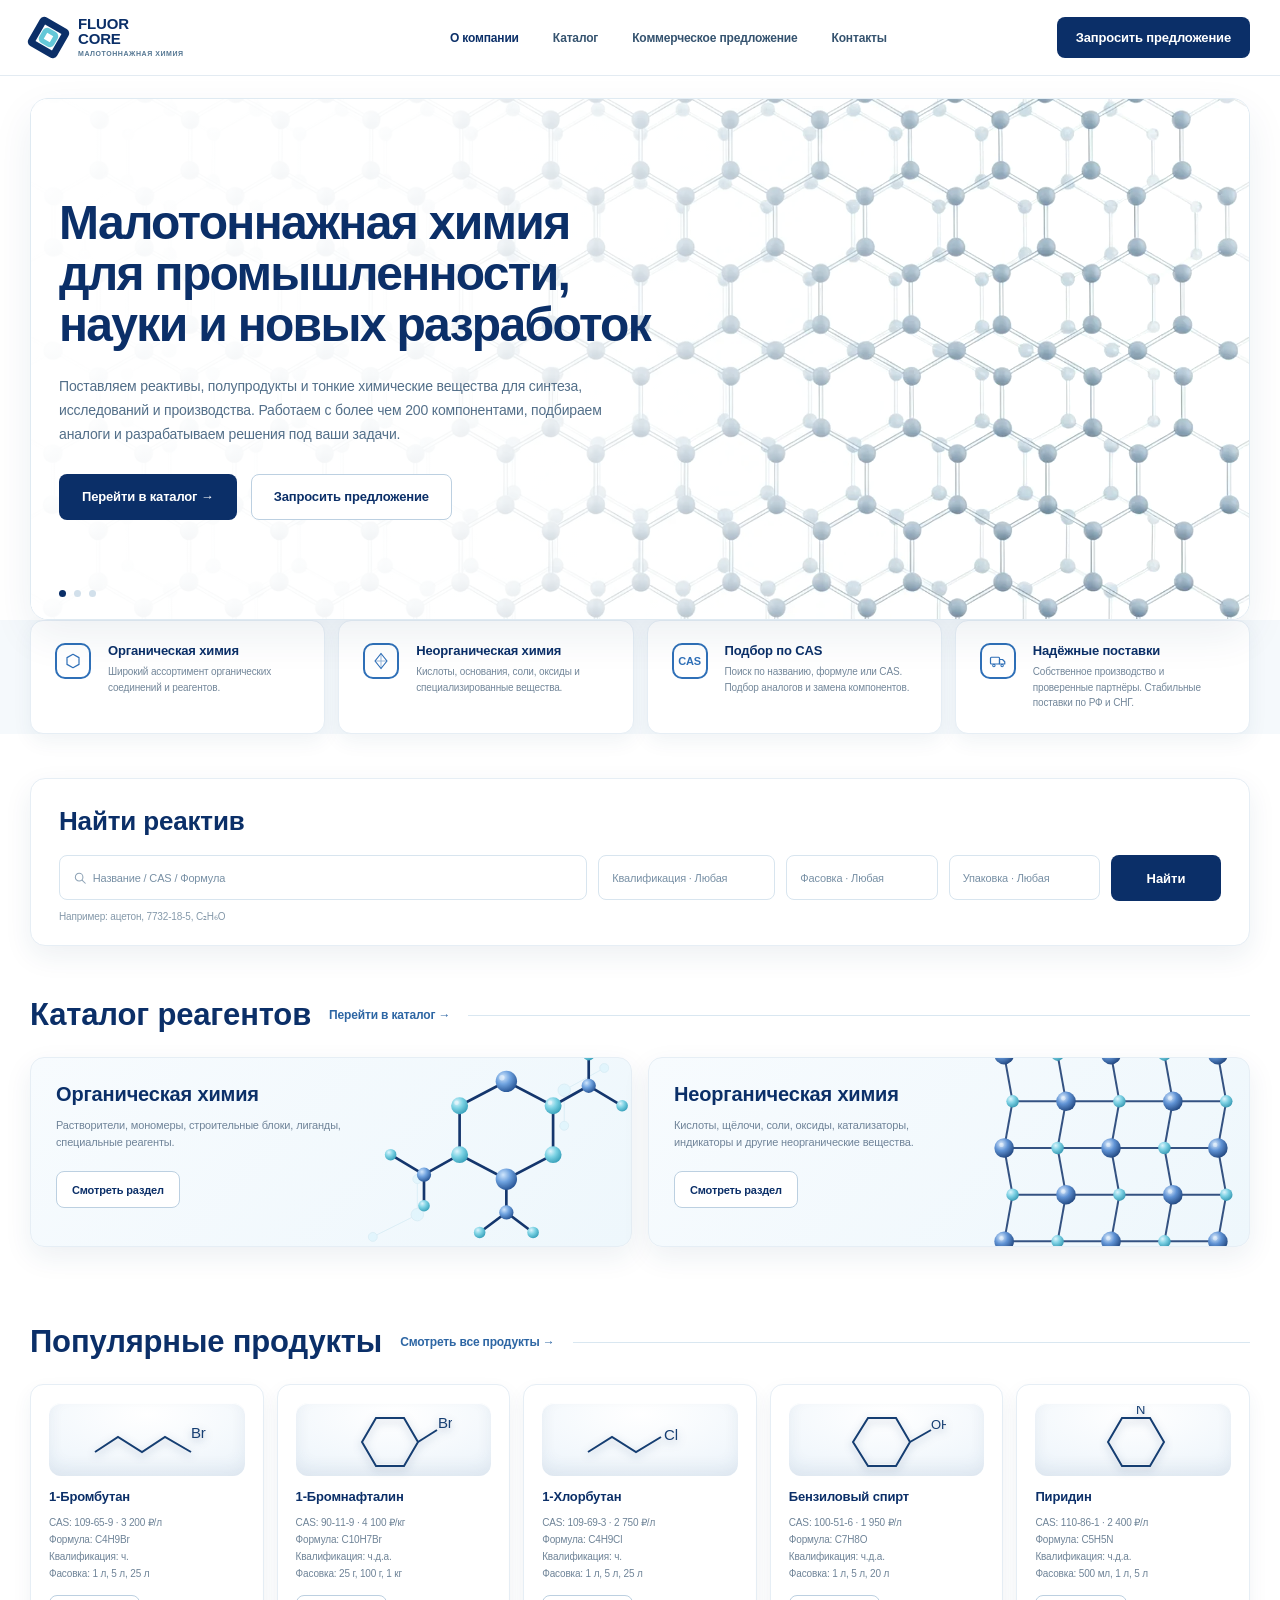
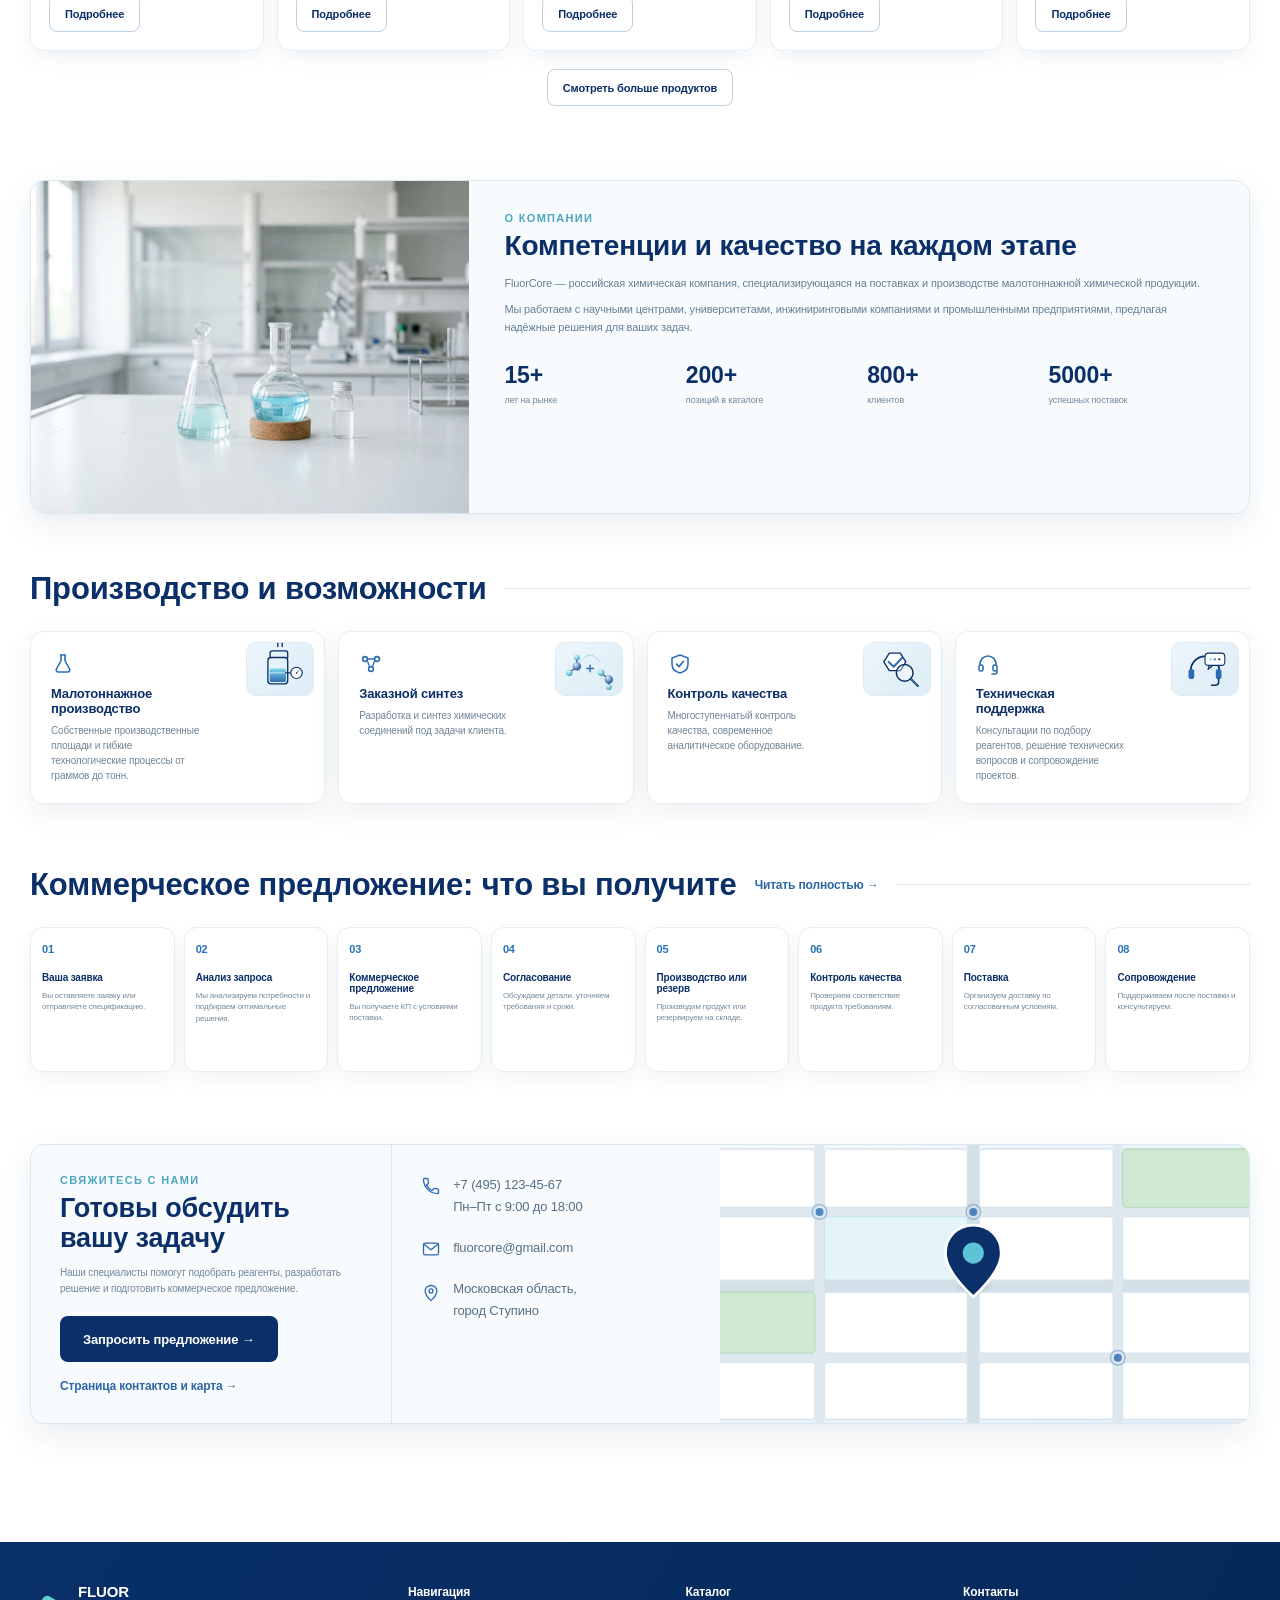
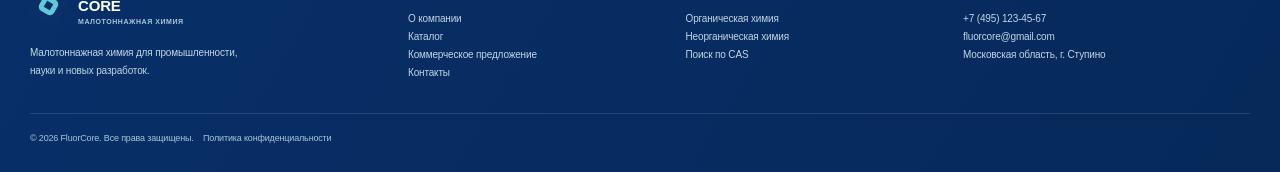
==== commit 2d05c7f8: "Ребрендинг на FluorCore, вынос CSS/JS в отдельные файлы, добавлены страницы каталога, товара, КП и к" ====
--- a/index.html
+++ b/index.html
@@ -3,448 +3,17 @@
 <head>
 <meta charset="utf-8" />
 <meta name="viewport" content="width=device-width,initial-scale=1" />
-<title>Новые технологии — Главная</title>
+<title>FluorCore — Главная</title>
 <link rel="icon" href="data:image/svg+xml,%3Csvg xmlns='http://www.w3.org/2000/svg' viewBox='0 0 32 32'%3E%3Crect width='32' height='32' rx='6' fill='%230b2f68'/%3E%3Ccircle cx='11' cy='13' r='3.2' fill='%235ec3d6'/%3E%3Ccircle cx='21' cy='13' r='3.2' fill='%235ec3d6'/%3E%3Ccircle cx='16' cy='21' r='3.2' fill='%235ec3d6'/%3E%3Cline x1='11' y1='13' x2='21' y2='13' stroke='%23fff' stroke-width='1.4'/%3E%3Cline x1='11' y1='13' x2='16' y2='21' stroke='%23fff' stroke-width='1.4'/%3E%3Cline x1='21' y1='13' x2='16' y2='21' stroke='%23fff' stroke-width='1.4'/%3E%3C/svg%3E" />
-<style>
-/* ==========================================================================
-   DESIGN TOKENS — «Новые технологии»
-   Единый источник значений: цвета, отступы, радиусы, тени, типографика,
-   breakpoints. Значения зафиксированы по текущему утверждённому прототипу
-   Главной страницы — здесь ничего не меняется без согласования дизайна.
-   ========================================================================== */
-
-:root{
-  /* --- Colors: core palette (as used in approved prototype) --- */
-  --navy:#0b2f68;
-  --navy-2:#123c73;
-  --blue:#2d6bb3;
-  --cyan:#5ec3d6;
-  --text:#173d68;
-  --muted:#6e8196;
-  --line:#d9e7f1;
-  --soft:#f5f9fc;
-  --soft2:#eef6fb;
-  --white:#fff;
-
-  /* --- Colors: extended usage tokens (documented from current CSS) --- */
-  --color-bg:#fff;
-  --color-border-header:#e3ebf2;
-  --color-border-section:#e8eff5;
-  --color-border-card:#dbe7f0;
-  --color-border-card-alt:#dfe9f1;
-  --color-border-card-alt2:#dce7f0;
-  --color-border-input:#d8e5ef;
-  --color-btn-secondary-border:#bcd0e1;
-  --color-btn-secondary-border-hover:#8fb1cf;
-  --color-icon-border:#2f70b8;
-  --color-accent-teal:#4ca6be;
-  --color-link:#2d66a4;
-  --color-text-muted-2:#536f89;
-  --color-text-muted-3:#6f8498;
-  --color-text-muted-4:#687f94;
-  --color-text-muted-5:#718598;
-  --color-text-muted-6:#73879a;
-  --color-text-muted-7:#74889b;
-  --color-text-muted-8:#75899b;
-  --color-text-muted-9:#586f84;
-  --color-nav-text:#35536f;
-  --color-footer-bg-1:#082f68;
-  --color-footer-bg-2:#06295a;
-  --color-footer-text:#c2d5e5;
-  --color-footer-copy:#a9c4da;
-  --color-map-bg:#eef4ef;
-
-  /* --- Spacing scale (px) --- */
-  --space-2xs:6px;
-  --space-xs:9px;
-  --space-sm:11px;
-  --space-md:14px;
-  --space-lg:16px;
-  --space-xl:22px;
-  --space-2xl:28px;
-  --space-3xl:35px;
-  --space-4xl:44px;
-  --space-5xl:58px;
-
-  /* --- Radii --- */
-  --radius-sm:8px;
-  --radius-md:10px;
-  --radius-lg:13px;
-  --radius-xl:14px;
-  --radius-2xl:15px;
-  --radius-3xl:18px;
-  --radius-round:50%;
-
-  /* --- Shadows --- */
-  --shadow-hero:0 16px 40px rgba(23,61,104,.08);
-
-  /* --- Typography --- */
-  --font-family:Inter,"Segoe UI",Arial,sans-serif;
-  --font-h1:48px;
-  --font-h2:31px;
-  --font-h2-lg:28px;
-  --font-h2-xl:27px;
-  --font-h2-search:26px;
-  --font-h3-card:20px;
-  --font-body:14px;
-  --font-small:13px;
-  --font-xs:11px;
-  --font-2xs:10px;
-  --font-3xs:9px;
-  --font-4xs:8px;
-  --line-height-body:1.72;
-  --letter-spacing-tight:-.01em;
-  --letter-spacing-h1:-.035em;
-
-  /* --- Layout --- */
-  --container-max:1260px;
-  --container-gutter:60px;
-  --container-gutter-mobile:30px;
-  --header-height:76px;
-  --hero-min-height:520px;
-
-  /* --- Breakpoints (reference only — used in responsive.css) --- */
-  --bp-tablet:1000px;
-}
-/* ==========================================================================
-   COMPONENTS — переиспользуемые элементы (базовые стили, кнопки, header,
-   footer, section-заголовки). Используются на Главной и будут повторно
-   использованы на остальных 5 страницах проекта.
-   ========================================================================== */
-
-*{box-sizing:border-box}
-html{scroll-behavior:smooth}
-body{
-  margin:0; background:#fff; color:var(--text);
-  font-family:Inter,"Segoe UI",Arial,sans-serif; letter-spacing:-.01em;
-}
-a{text-decoration:none;color:inherit}
-button,input,select{font:inherit}
-.wrap{width:min(1260px,calc(100% - 60px));margin:0 auto}
-h1,h2,h3,p{margin:0}
-h2{font-size:31px;line-height:1.1;color:var(--navy);font-weight:800}
-
-/* SECTION */
-.section{padding:58px 0}
-.section-title{display:flex;align-items:center;gap:18px;margin-bottom:25px}
-.section-title h2{white-space:nowrap}
-.section-title:after{content:"";height:1px;background:var(--line);flex:1}
-.section-link{margin-left:auto;font-size:12px;font-weight:800;color:#2d66a4;white-space:nowrap}
-
-/* BUTTONS */
-.btn{
-  height:46px;padding:0 22px;border-radius:8px;border:1px solid transparent; cursor:pointer;
-  display:inline-flex;align-items:center;justify-content:center;gap:9px;
-  font-size:13px;font-weight:800;white-space:nowrap; transition:.2s ease;
-}
-.btn.primary{background:var(--navy);color:#fff}
-.btn.primary:hover{background:#13418a}
-.btn.primary:active{background:#0d3268}
-.btn.primary:focus-visible{outline:2px solid var(--cyan);outline-offset:2px}
-.btn.secondary{background:#fff;color:var(--navy);border-color:#bcd0e1}
-.btn.secondary:hover{border-color:#8fb1cf}
-.btn.secondary:active{background:#f3f8fb}
-.btn.secondary:focus-visible{outline:2px solid var(--cyan);outline-offset:2px}
-.btn.small{height:37px;padding:0 15px;font-size:11px}
-
-.eyebrow{font-size:11px;font-weight:800;letter-spacing:.12em;text-transform:uppercase;color:#4ca6be}
-
-/* HEADER */
-header{
-  height:76px;border-bottom:1px solid #e3ebf2;background:#fff;position:sticky;top:0;z-index:20
-}
-.header-row{height:100%;display:flex;align-items:center;justify-content:space-between}
-.logo{display:flex;align-items:center;gap:11px;min-width:250px}
-.logo-mark{width:37px;height:37px;position:relative;transform:rotate(30deg)}
-.logo-mark:before,.logo-mark:after{
-  content:"";position:absolute;inset:2px;border:7px solid var(--navy);border-radius:5px
-}
-.logo-mark:after{inset:10px;border-width:5px;border-color:#64c8d8}
-.logo-text{font-size:15px;line-height:.95;font-weight:900;color:var(--navy)}
-.logo-text small{display:block;font-size:7px;letter-spacing:.08em;margin-top:5px;color:#547692}
-nav{display:flex;align-items:center;gap:34px;font-size:12px;font-weight:700;color:#35536f}
-nav a:hover{color:var(--navy)}
-nav a.active{color:var(--navy)}
-.nav-toggle{
-  display:none;width:40px;height:40px;border:1px solid var(--color-btn-secondary-border);
-  border-radius:9px;background:#fff;color:var(--navy);align-items:center;justify-content:center;
-  flex:none;cursor:pointer
-}
-.nav-toggle svg{width:20px;height:20px}
-.nav-toggle:focus-visible{outline:2px solid var(--cyan);outline-offset:2px}
-header .btn{height:41px;padding:0 18px}
-header.scrolled{box-shadow:0 4px 16px rgba(11,47,104,.06)}
-
-/* FOOTER */
-footer{
-  margin-top:60px;background:linear-gradient(120deg,#082f68,#06295a);color:#fff;padding:43px 0 29px
-}
-.footer-grid{display:grid;grid-template-columns:1.15fr .8fr .8fr 1fr;gap:48px}
-footer .logo-text{color:#fff}
-footer p,footer li{font-size:10px;line-height:1.8;color:#c2d5e5}
-footer h3{font-size:12px;margin-bottom:11px}
-footer ul{list-style:none;padding:0;margin:0}
-.copy{margin-top:31px;padding-top:19px;border-top:1px solid rgba(255,255,255,.12);font-size:9px;color:#a9c4da}
-/* ==========================================================================
-   PAGE: HOME (index.html) — секции, специфичные для Главной страницы:
-   Hero, Преимущества, Поиск, Каталог, Продукты, О компании, Возможности,
-   Процесс/КП, Контакты.
-   ========================================================================== */
-
-/* HERO */
-.hero{
-  padding:22px 0 0;
-  background:#fff;
-}
-.hero-shell{
-  position:relative;
-  min-height:520px;
-  border-radius:18px;
-  overflow:hidden;
-  border:1px solid #dfeaf2;
-  box-shadow:0 16px 40px rgba(23,61,104,.08);
-}
-.hero-slides{position:absolute;inset:0;z-index:0}
-.hero-slide{
-  position:absolute;inset:0;opacity:0;transition:opacity .8s ease;pointer-events:none;
-}
-.hero-slide.active{opacity:1}
-.hero-slide img{
-  width:100%;height:100%;object-fit:cover;object-position:center;
-  filter:saturate(.93) brightness(1.03) contrast(1.02);
-}
-.hero-slide svg{width:100%;height:100%;display:block}
-.hero-overlay{
-  position:absolute;inset:0;z-index:1;
-  background:
-    linear-gradient(90deg,rgba(255,255,255,.96) 0%,rgba(255,255,255,.91) 34%,rgba(255,255,255,.58) 52%,rgba(255,255,255,.12) 76%,rgba(255,255,255,0) 100%);
-}
-.hero-content{
-  position:relative;z-index:2;
-  min-height:520px;
-  display:flex;flex-direction:column;justify-content:center;
-  width:58%;
-  padding:64px 0 64px 28px;
-}
-.hero h1{
-  font-size:48px;line-height:1.06;color:var(--navy);font-weight:850;
-  letter-spacing:-.035em;max-width:640px
-}
-.hero p{margin-top:23px;max-width:575px;font-size:14px;line-height:1.72;color:#536f89}
-.hero-actions{display:flex;gap:14px;margin-top:28px}
-.hero-dots{
-  position:absolute;bottom:22px;left:28px;z-index:3;display:flex;gap:8px
-}
-.hero-dots button{
-  width:7px;height:7px;border-radius:50%;background:#d2e0eb;border:0;padding:0;cursor:pointer;
-}
-.hero-dots button.active{background:var(--navy)}
-.hero-dots button:focus-visible{outline:2px solid var(--cyan);outline-offset:3px}
-
-/* BENEFITS */
-.benefits{background:var(--soft)}
-.benefit-grid{display:grid;grid-template-columns:repeat(4,1fr);gap:13px}
-.benefit{
-  min-height:108px;padding:22px 24px;display:grid;grid-template-columns:39px 1fr;gap:14px;
-  border:1px solid #e6eef5;border-radius:13px;background:#ffffff;
-  box-shadow:0 8px 20px rgba(23,61,104,.06);
-  transition:transform .2s ease,box-shadow .2s ease
-}
-.benefit:hover{transform:translateY(-2px);box-shadow:0 12px 26px rgba(23,61,104,.1)}
-.benefit-icon{
-  width:36px;height:36px;border:2px solid #2f70b8;border-radius:10px;color:#2f70b8;
-  display:grid;place-items:center;font-weight:900;font-size:11px
-}
-.benefit-icon svg{width:18px;height:18px;display:block}
-.benefit h3{font-size:13px;color:var(--navy);margin-bottom:6px}
-.benefit p{font-size:10px;line-height:1.55;color:#73879a}
-
-/* SEARCH */
-.search-section{padding:44px 0 24px}
-.search-card{
-  padding:28px 28px 23px;border:1px solid #e6eef5;border-radius:15px;
-  background:#ffffff;
-  box-shadow:0 10px 28px rgba(23,61,104,.08)
-}
-.search-card h2{font-size:26px;margin-bottom:20px}
-.search-row{display:grid;grid-template-columns:1.85fr .62fr .53fr .53fr 110px;gap:11px}
-.field{
-  height:45px;border:1px solid #d8e5ef;border-radius:8px;background:#fff;color:#7890a5;
-  display:flex;align-items:center;padding:0 13px;font-size:11px
-}
-.field-icon{width:14px;height:14px;flex:none;color:#8ea3b6}
-.search-note{margin-top:10px;font-size:10px;color:#8599aa}
-
-/* CATEGORIES */
-.category-grid{display:grid;grid-template-columns:1fr 1fr;gap:16px}
-.category-card{
-  position:relative;min-height:190px;border:1px solid #e6eef5;border-radius:14px;
-  background:linear-gradient(135deg,#f7fbfe,#eef7fc);overflow:hidden;padding:25px;
-  box-shadow:0 10px 28px rgba(23,61,104,.08);
-  transition:transform .2s ease,box-shadow .2s ease
-}
-.category-card:hover{transform:translateY(-3px);box-shadow:0 16px 36px rgba(23,61,104,.12)}
-.category-card h3{font-size:20px;color:var(--navy);margin-bottom:11px}
-.category-card p{font-size:11px;line-height:1.55;color:#708499;max-width:295px}
-.category-card .btn{margin-top:20px}
-.category-card img{
-  position:absolute;right:0;bottom:0;width:46%;height:100%;object-fit:cover;
-  mix-blend-mode:multiply;opacity:.96
-}
-
-/* PRODUCTS */
-.products{display:grid;grid-template-columns:repeat(5,1fr);gap:13px}
-.product{
-  min-height:267px;border:1px solid #e6eef5;border-radius:13px;padding:18px;background:#fff;
-  display:flex;flex-direction:column;
-  box-shadow:0 8px 20px rgba(23,61,104,.06);
-  transition:transform .2s ease,box-shadow .2s ease
-}
-.product:hover{transform:translateY(-3px);box-shadow:0 14px 30px rgba(23,61,104,.1)}
-.formula{
-  height:73px;display:grid;place-items:center;color:#153e72;margin-bottom:6px;
-  border-radius:12px;
-  background:radial-gradient(120% 140% at 50% 15%,#ffffff 0%,#eef5fb 65%,#e1ecf6 100%);
-  box-shadow:inset 0 1px 0 rgba(255,255,255,.9),inset 0 -8px 16px rgba(23,61,104,.07)
-}
-.formula svg{filter:drop-shadow(0 3px 4px rgba(11,47,104,.3)) drop-shadow(0 -1px 0 rgba(255,255,255,.7))}
-.product h3{font-size:13px;color:var(--navy);margin:7px 0 10px}
-.meta{font-size:10px;line-height:1.7;color:#6f8498}
-.product .btn{margin-top:auto;align-self:flex-start}
-
-/* ABOUT */
-.about{
-  display:grid;grid-template-columns:.72fr 1.28fr;overflow:hidden;border-radius:15px;
-  border:1px solid #dbe7f0;background:#f7fbfe;
-  box-shadow:0 12px 32px rgba(23,61,104,.09)
-}
-.about-img{min-height:285px}
-.about-img img{width:100%;height:100%;object-fit:cover}
-.about-copy{padding:31px 35px}
-.about-copy h2{font-size:28px;margin:7px 0 13px}
-.about-copy p{font-size:11px;line-height:1.62;color:#687f94}
-.stats{display:grid;grid-template-columns:repeat(4,1fr);gap:16px;margin-top:25px}
-.stat strong{display:block;font-size:23px;color:var(--navy)}
-.stat span{font-size:9px;color:#74889b}
-
-/* CAPABILITIES */
-.cap-grid{display:grid;grid-template-columns:repeat(4,1fr);gap:13px}
-.cap{
-  min-height:170px;border:1px solid #e6eef5;border-radius:13px;background:#ffffff;
-  padding:20px; position:relative; overflow:hidden;
-  box-shadow:0 10px 28px rgba(23,61,104,.08);
-  transition:transform .2s ease,box-shadow .2s ease
-}
-.cap:hover{transform:translateY(-3px);box-shadow:0 16px 36px rgba(23,61,104,.12)}
-.cap-thumb{
-  position:absolute; right:10px; top:10px; width:68px; height:54px; border-radius:10px;
-  overflow:hidden; border:1px solid #dfe9f1; background:#eef6fb
-}
-.cap-thumb img{width:100%;height:100%;object-fit:cover}
-.cap-icon{font-size:22px;color:#2d6eb6}
-.cap-icon svg{width:24px;height:24px;display:block}
-.cap h3{font-size:13px;color:var(--navy);margin:10px 0 7px; max-width:120px}
-.cap p{font-size:10px;line-height:1.5;color:#718598; max-width:150px}
-
-/* PROCESS / COMMERCIAL OFFER */
-.process{display:grid;grid-template-columns:repeat(8,1fr);gap:9px}
-.step{
-  min-height:145px;border:1px solid #e6eef5;border-radius:13px;background:#ffffff;
-  padding:15px 11px;
-  box-shadow:0 8px 20px rgba(23,61,104,.06);
-  transition:transform .2s ease,box-shadow .2s ease
-}
-.step:hover{transform:translateY(-2px);box-shadow:0 12px 26px rgba(23,61,104,.1)}
-.step .num{font-size:11px;font-weight:900;color:#2a73b9;margin-bottom:17px}
-.step h3{font-size:10px;color:var(--navy);margin-bottom:7px}
-.step p{font-size:8px;line-height:1.45;color:#75899b}
-
-/* CONTACTS */
-.contact{
-  display:grid;grid-template-columns:.86fr .78fr 1.26fr;border:1px solid #dbe7f0;
-  border-radius:14px;overflow:hidden;background:#f8fbfd;
-  box-shadow:0 12px 32px rgba(23,61,104,.09)
-}
-.contact-copy,.contact-info{padding:29px}
-.contact-copy{border-right:1px solid #dce6ee}
-.contact-copy h2{font-size:27px;margin:8px 0 12px}
-.contact-copy p{font-size:10px;line-height:1.6;color:#73879a;margin-bottom:19px}
-.contact-info{font-size:13px;line-height:1.7;color:#586f84}
-.c-row{display:flex;align-items:flex-start;gap:12px;margin-bottom:19px}
-.c-row:last-child{margin-bottom:0}
-.c-icon{width:20px;height:20px;flex:none;color:#2d6bb3;margin-top:2px}
-.c-row:last-child .c-icon{margin-top:5px}
-.map{min-height:260px;background:#eef4ef;position:relative;overflow:hidden}
-.map svg{width:100%;height:100%;display:block}
-/* ==========================================================================
-   RESPONSIVE — breakpoints. Текущий milestone — финализация Desktop
-   (1440 / 1280 / 1024). Ниже сохранён утверждённый tablet-breakpoint
-   (≤1000px) без изменений, плюс дополнительный safety-breakpoint для узких
-   мобильных экранов (≤640px), чтобы страница не ломалась и не появлялся
-   горизонтальный скролл — это не влияет на desktop-вид.
-   ========================================================================== */
-
-@media(max-width:1000px){
-  .nav-toggle{display:flex}
-  nav{
-    position:absolute;top:76px;left:0;right:0;z-index:19;
-    flex-direction:column;align-items:stretch;gap:0;
-    background:#fff;border-bottom:1px solid var(--color-border-header);
-    box-shadow:0 14px 28px rgba(23,61,104,.1);
-    opacity:0;pointer-events:none;transform:translateY(-6px);
-    transition:opacity .18s ease,transform .18s ease
-  }
-  nav.nav-open{opacity:1;pointer-events:auto;transform:translateY(0)}
-  nav a{padding:14px 24px;border-bottom:1px solid var(--color-border-header)}
-  nav a:last-child{border-bottom:none}
-  .wrap{width:min(1260px,calc(100% - 30px))}
-  .hero-content{width:100%;padding:46px 24px;min-height:500px}
-  .hero-overlay{background:linear-gradient(90deg,rgba(255,255,255,.97),rgba(255,255,255,.84) 70%,rgba(255,255,255,.55))}
-  .about,.contact{grid-template-columns:1fr}
-  .products,.process,.cap-grid,.benefit-grid{grid-template-columns:repeat(2,1fr)}
-  .search-row{grid-template-columns:1fr 1fr}
-  .search-row .field:first-child{grid-column:1/-1}
-}
-
-/* Safety breakpoint for narrow mobile screens (not part of current milestone,
-   included so the page doesn't break/overflow on phones). */
-@media(max-width:640px){
-  .hero h1{font-size:32px;max-width:100%}
-  .hero p{font-size:13px}
-  .hero-actions{flex-wrap:wrap}
-  .products,.process,.cap-grid,.benefit-grid,.category-grid{grid-template-columns:1fr}
-  .search-row{grid-template-columns:1fr}
-  .search-row .field:first-child{grid-column:auto}
-  .footer-grid{grid-template-columns:1fr 1fr;gap:28px}
-  .header-row{gap:8px}
-  .header-row .btn{height:36px;padding:0 12px;font-size:10px;font-weight:700}
-  .logo{min-width:0;gap:8px}
-  .logo-mark{width:30px;height:30px}
-  .logo-text{font-size:12px}
-  .logo-text small{font-size:6px}
-  .nav-toggle{width:36px;height:36px}
-  .nav-toggle svg{width:18px;height:18px}
-  /* Длинные заголовки секций переносятся, а не растягивают страницу */
-  .section-title{flex-wrap:wrap;row-gap:8px}
-  .section-title h2{white-space:normal}
-  .section-link{margin-left:0}
-  .category-card{padding:20px 18px 22px}
-  .category-card h3,.category-card p{max-width:calc(100% - 78px)}
-  .category-card img{
-    top:20px;right:20px;bottom:auto;left:auto;
-    width:56px;height:56px;border-radius:12px;object-fit:cover
-  }
-}
-
-</style>
+<link rel="stylesheet" href="assets/css/styles.css" />
 </head>
 <body>
 
 <header>
   <div class="wrap header-row">
-    <a class="logo" href="#">
+    <a class="logo" href="index.html">
       <span class="logo-mark"></span>
-      <span class="logo-text">НОВЫЕ<br>ТЕХНОЛОГИИ<small>МАЛОТОННАЖНАЯ ХИМИЯ</small></span>
+      <span class="logo-text">FLUOR<br>CORE<small>МАЛОТОННАЖНАЯ ХИМИЯ</small></span>
     </a>
     <nav id="primary-nav">
       <a href="#about">О компании</a>
@@ -515,18 +84,18 @@
 
   <section id="catalog" class="section" style="padding-top:28px">
     <div class="wrap">
-      <div class="section-title"><h2>Каталог реагентов</h2><a class="section-link" href="#">Перейти в каталог →</a></div>
+      <div class="section-title"><h2>Каталог реагентов</h2><a class="section-link" href="catalog.html">Перейти в каталог →</a></div>
       <div class="category-grid">
         <article class="category-card">
           <h3>Органическая химия</h3>
           <p>Растворители, мономеры, строительные блоки, лиганды, специальные реагенты.</p>
-          <a class="btn secondary small" href="#">Смотреть раздел</a>
+          <a class="btn secondary small" href="catalog.html#organic">Смотреть раздел</a>
           <img src="[data-uri]" alt="">
         </article>
         <article class="category-card">
           <h3>Неорганическая химия</h3>
           <p>Кислоты, щёлочи, соли, оксиды, катализаторы, индикаторы и другие неорганические вещества.</p>
-          <a class="btn secondary small" href="#">Смотреть раздел</a>
+          <a class="btn secondary small" href="catalog.html#inorganic">Смотреть раздел</a>
           <img src="[data-uri]" alt="">
         </article>
       </div>
@@ -535,35 +104,35 @@
 
   <section class="section" style="padding-top:20px">
     <div class="wrap">
-      <div class="section-title"><h2>Популярные продукты</h2><a class="section-link" href="#">Смотреть все продукты →</a></div>
+      <div class="section-title"><h2>Популярные продукты</h2><a class="section-link" href="catalog.html">Смотреть все продукты →</a></div>
       <div class="products">
         <article class="product">
           <div class="formula"><svg width="118" height="68"><polyline points="7,46 30,31 54,46 77,31 103,46" fill="none" stroke="#153E72" stroke-width="2"/><text x="103" y="32" font-size="15" fill="#153E72">Br</text></svg></div>
-          <h3>1-Бромбутан</h3><div class="meta">CAS: 109-65-9<br>Формула: C4H9Br<br>Квалификация: ч.<br>Фасовка: 1 л, 5 л, 25 л</div>
-          <a class="btn secondary small" href="#">Подробнее</a>
+          <h3>1-Бромбутан</h3><div class="meta">CAS: 109-65-9 &middot; 3 200 ₽/л<br>Формула: C4H9Br<br>Квалификация: ч.<br>Фасовка: 1 л, 5 л, 25 л</div>
+          <a class="btn secondary small" href="product.html">Подробнее</a>
         </article>
         <article class="product">
           <div class="formula"><svg width="118" height="68"><polygon points="28,36 42,12 70,12 84,36 70,60 42,60" fill="none" stroke="#153E72" stroke-width="2"/><polyline points="84,36 103,24" fill="none" stroke="#153E72" stroke-width="2"/><text x="104" y="22" font-size="15" fill="#153E72">Br</text></svg></div>
-          <h3>1-Бромнафталин</h3><div class="meta">CAS: 90-11-9<br>Формула: C10H7Br<br>Квалификация: ч.д.а.<br>Фасовка: 25 г, 100 г, 1 кг</div>
-          <a class="btn secondary small" href="#">Подробнее</a>
+          <h3>1-Бромнафталин</h3><div class="meta">CAS: 90-11-9 &middot; 4 100 ₽/кг<br>Формула: C10H7Br<br>Квалификация: ч.д.а.<br>Фасовка: 25 г, 100 г, 1 кг</div>
+          <a class="btn secondary small" href="product.html">Подробнее</a>
         </article>
         <article class="product">
           <div class="formula"><svg width="118" height="68"><polyline points="7,46 31,31 55,46 80,31" fill="none" stroke="#153E72" stroke-width="2"/><text x="83" y="34" font-size="15" fill="#153E72">Cl</text></svg></div>
-          <h3>1-Хлорбутан</h3><div class="meta">CAS: 109-69-3<br>Формула: C4H9Cl<br>Квалификация: ч.<br>Фасовка: 1 л, 5 л, 25 л</div>
-          <a class="btn secondary small" href="#">Подробнее</a>
+          <h3>1-Хлорбутан</h3><div class="meta">CAS: 109-69-3 &middot; 2 750 ₽/л<br>Формула: C4H9Cl<br>Квалификация: ч.<br>Фасовка: 1 л, 5 л, 25 л</div>
+          <a class="btn secondary small" href="product.html">Подробнее</a>
         </article>
         <article class="product">
           <div class="formula"><svg width="118" height="68"><polygon points="25,36 40,12 68,12 82,36 68,60 40,60" fill="none" stroke="#153E72" stroke-width="2"/><line x1="82" y1="36" x2="103" y2="24" stroke="#153E72" stroke-width="2"/><text x="103" y="23" font-size="13" fill="#153E72">OH</text></svg></div>
-          <h3>Бензиловый спирт</h3><div class="meta">CAS: 100-51-6<br>Формула: C7H8O<br>Квалификация: ч.д.а.<br>Фасовка: 1 л, 5 л, 20 л</div>
-          <a class="btn secondary small" href="#">Подробнее</a>
+          <h3>Бензиловый спирт</h3><div class="meta">CAS: 100-51-6 &middot; 1 950 ₽/л<br>Формула: C7H8O<br>Квалификация: ч.д.а.<br>Фасовка: 1 л, 5 л, 20 л</div>
+          <a class="btn secondary small" href="product.html">Подробнее</a>
         </article>
         <article class="product">
           <div class="formula"><svg width="118" height="68"><polygon points="34,36 48,12 76,12 90,36 76,60 48,60" fill="none" stroke="#153E72" stroke-width="2"/><text x="62" y="8" font-size="13" fill="#153E72">N</text></svg></div>
-          <h3>Пиридин</h3><div class="meta">CAS: 110-86-1<br>Формула: C5H5N<br>Квалификация: ч.д.а.<br>Фасовка: 500 мл, 1 л, 5 л</div>
-          <a class="btn secondary small" href="#">Подробнее</a>
-        </article>
-      </div>
-      <div style="text-align:center;margin-top:18px"><a class="btn secondary small" href="#">Смотреть больше продуктов</a></div>
+          <h3>Пиридин</h3><div class="meta">CAS: 110-86-1 &middot; 2 400 ₽/л<br>Формула: C5H5N<br>Квалификация: ч.д.а.<br>Фасовка: 500 мл, 1 л, 5 л</div>
+          <a class="btn secondary small" href="product.html">Подробнее</a>
+        </article>
+      </div>
+      <div style="text-align:center;margin-top:18px"><a class="btn secondary small" href="catalog.html">Смотреть больше продуктов</a></div>
     </div>
   </section>
 
@@ -574,7 +143,7 @@
         <div class="about-copy">
           <div class="eyebrow">О компании</div>
           <h2>Компетенции и качество на каждом этапе</h2>
-          <p>ООО «Новые технологии» — российская химическая компания, специализирующаяся на поставках и производстве малотоннажной химической продукции.</p>
+          <p>FluorCore — российская химическая компания, специализирующаяся на поставках и производстве малотоннажной химической продукции.</p>
           <p style="margin-top:8px">Мы работаем с научными центрами, университетами, инжиниринговыми компаниями и промышленными предприятиями, предлагая надёжные решения для ваших задач.</p>
           <div class="stats">
             <div class="stat"><strong>15+</strong><span>лет на рынке</span></div>
@@ -613,7 +182,7 @@
 
   <section id="offer" class="section" style="padding-top:6px">
     <div class="wrap">
-      <div class="section-title"><h2>Коммерческое предложение: что вы получите</h2></div>
+      <div class="section-title"><h2>Коммерческое предложение: что вы получите</h2><a class="section-link" href="offer.html">Читать полностью →</a></div>
       <div class="process">
         <div class="step"><div class="num">01</div><h3>Ваша заявка</h3><p>Вы оставляете заявку или отправляете спецификацию.</p></div>
         <div class="step"><div class="num">02</div><h3>Анализ запроса</h3><p>Мы анализируем потребности и подбираем оптимальные решения.</p></div>
@@ -634,7 +203,8 @@
           <div class="eyebrow">Свяжитесь с нами</div>
           <h2>Готовы обсудить вашу задачу</h2>
           <p>Наши специалисты помогут подобрать реагенты, разработать решение и подготовить коммерческое предложение.</p>
-          <a class="btn primary" href="mailto:info@newtech-chem.ru">Запросить предложение →</a>
+          <a class="btn primary" href="mailto:fluorcore@gmail.com">Запросить предложение →</a>
+          <div style="margin-top:14px"><a class="section-link" href="contacts.html">Страница контактов и карта →</a></div>
         </div>
         <div class="contact-info">
           <div class="c-row">
@@ -643,7 +213,7 @@
           </div>
           <div class="c-row">
             <svg class="c-icon" viewBox="0 0 24 24" aria-hidden="true"><rect x="3" y="5" width="18" height="14" rx="2" fill="none" stroke="currentColor" stroke-width="1.6"/><path d="M4 6.5 12 13l8-6.5" fill="none" stroke="currentColor" stroke-width="1.6" stroke-linecap="round" stroke-linejoin="round"/></svg>
-            <div>info@newtech-chem.ru</div>
+            <div>fluorcore@gmail.com</div>
           </div>
           <div class="c-row">
             <svg class="c-icon" viewBox="0 0 24 24" aria-hidden="true"><path d="M12 21s7-6.1 7-11.5C19 5.9 15.9 3 12 3S5 5.9 5 9.5C5 14.9 12 21 12 21Z" fill="none" stroke="currentColor" stroke-width="1.6" stroke-linejoin="round"/><circle cx="12" cy="9.5" r="2.4" fill="none" stroke="currentColor" stroke-width="1.6"/></svg>
@@ -722,171 +292,20 @@
   <div class="wrap">
     <div class="footer-grid">
       <div>
-        <a class="logo" href="#">
+        <a class="logo" href="index.html">
           <span class="logo-mark"></span>
-          <span class="logo-text">НОВЫЕ<br>ТЕХНОЛОГИИ<small style="color:#a9c6dc">МАЛОТОННАЖНАЯ ХИМИЯ</small></span>
+          <span class="logo-text">FLUOR<br>CORE<small style="color:#a9c6dc">МАЛОТОННАЖНАЯ ХИМИЯ</small></span>
         </a>
         <p style="margin-top:19px">Малотоннажная химия для промышленности,<br>науки и новых разработок.</p>
       </div>
       <div><h3>Навигация</h3><ul><li>О компании</li><li>Каталог</li><li>Коммерческое предложение</li><li>Контакты</li></ul></div>
       <div><h3>Каталог</h3><ul><li>Органическая химия</li><li>Неорганическая химия</li><li>Поиск по CAS</li></ul></div>
-      <div><h3>Контакты</h3><ul><li>+7 (495) 123-45-67</li><li>info@newtech-chem.ru</li><li>Московская область, г. Ступино</li></ul></div>
-    </div>
-    <div class="copy">© 2026 ООО «Новые технологии». Все права защищены. &nbsp;&nbsp; Политика конфиденциальности</div>
+      <div><h3>Контакты</h3><ul><li>+7 (495) 123-45-67</li><li>fluorcore@gmail.com</li><li>Московская область, г. Ступино</li></ul></div>
+    </div>
+    <div class="copy">© 2026 FluorCore. Все права защищены. &nbsp;&nbsp; Политика конфиденциальности</div>
   </div>
 </footer>
 
-<script>
-/* ==========================================================================
-   HERO SLIDER
-   Автоматическая смена Hero-изображений + точки ручного переключения.
-   Написан с защитой от ошибок: если разметка hero отсутствует на странице
-   (например, эта же связка JS используется на другой странице без Hero),
-   скрипт просто не активируется, а не бросает исключение.
-   ========================================================================== */
-
-(function initHeroSlider(){
-  const shell = document.querySelector('.hero-shell');
-  if (!shell) return; // на странице нет Hero — ничего не делаем
-
-  const slides = Array.from(shell.querySelectorAll('.hero-slide'));
-  const dots = Array.from(shell.querySelectorAll('.hero-dots button'));
-  if (slides.length === 0) return;
-
-  const AUTO_DELAY = 4500;
-  let index = Math.max(0, slides.findIndex(s => s.classList.contains('active')));
-  if (index === -1) index = 0;
-  let timer = null;
-
-  function show(i){
-    index = (i + slides.length) % slides.length;
-    slides.forEach((s, idx) => s.classList.toggle('active', idx === index));
-    dots.forEach((d, idx) => d.classList.toggle('active', idx === index));
-  }
-
-  function next(){
-    show(index + 1);
-  }
-
-  function startAuto(){
-    stopAuto();
-    if (slides.length > 1) {
-      timer = setInterval(next, AUTO_DELAY);
-    }
-  }
-
-  function stopAuto(){
-    if (timer) {
-      clearInterval(timer);
-      timer = null;
-    }
-  }
-
-  dots.forEach((dot, i) => {
-    dot.addEventListener('click', () => {
-      show(i);
-      startAuto(); // сброс таймера при ручном переключении
-    });
-  });
-
-  // Пауза автопрокрутки при наведении — не влияет на верстку/высоту.
-  shell.addEventListener('mouseenter', stopAuto);
-  shell.addEventListener('mouseleave', startAuto);
-
-  // Инициализация в исходное состояние на случай, если разметка
-  // не содержит класс .active ни на одном слайде.
-  show(index);
-  startAuto();
-})();
-/* ==========================================================================
-   NAVIGATION
-   Общая логика шапки/навигации, переиспользуемая на всех страницах сайта.
-   Сейчас: подсветка активного пункта меню при скролле по Главной и
-   лёгкая тень у header при прокрутке. Всё — прогрессивное улучшение:
-   при отсутствии нужных элементов на странице просто не активируется.
-   ========================================================================== */
-
-(function initHeaderScrollState(){
-  const header = document.querySelector('header');
-  if (!header) return;
-
-  function onScroll(){
-    header.classList.toggle('scrolled', window.scrollY > 8);
-  }
-  onScroll();
-  window.addEventListener('scroll', onScroll, { passive: true });
-})();
-
-(function initActiveNavLink(){
-  const navLinks = Array.from(document.querySelectorAll('nav a[href^="#"]'));
-  if (navLinks.length === 0) return;
-
-  const sections = navLinks
-    .map(link => document.querySelector(link.getAttribute('href')))
-    .filter(Boolean);
-  if (sections.length === 0) return;
-
-  function setActive(){
-    let current = sections[0];
-    const scrollPos = window.scrollY + 120;
-    sections.forEach(sec => {
-      if (sec.offsetTop <= scrollPos) current = sec;
-    });
-    navLinks.forEach(link => {
-      const match = link.getAttribute('href') === '#' + current.id;
-      link.classList.toggle('active', match);
-    });
-  }
-
-  setActive();
-  window.addEventListener('scroll', setActive, { passive: true });
-})();
-
-(function initMobileNav(){
-  const toggle = document.querySelector('.nav-toggle');
-  const nav = document.getElementById('primary-nav');
-  if (!toggle || !nav) return;
-
-  function closeNav(){
-    nav.classList.remove('nav-open');
-    toggle.setAttribute('aria-expanded', 'false');
-  }
-  function openNav(){
-    nav.classList.add('nav-open');
-    toggle.setAttribute('aria-expanded', 'true');
-  }
-
-  toggle.addEventListener('click', () => {
-    if (nav.classList.contains('nav-open')) closeNav(); else openNav();
-  });
-
-  nav.querySelectorAll('a').forEach(link => {
-    link.addEventListener('click', closeNav);
-  });
-
-  document.addEventListener('keydown', (e) => {
-    if (e.key === 'Escape') closeNav();
-  });
-
-  document.addEventListener('click', (e) => {
-    if (!nav.classList.contains('nav-open')) return;
-    if (nav.contains(e.target) || toggle.contains(e.target)) return;
-    closeNav();
-  });
-})();
-/* ==========================================================================
-   INTERACTIONS
-   Мелкие, безопасные улучшения интерфейса, не влияющие на текущий
-   утверждённый визуальный вид: автогод в футере и т.п.
-   ========================================================================== */
-
-(function setFooterYear(){
-  const copyEl = document.querySelector('footer .copy');
-  if (!copyEl) return;
-  const currentYear = new Date().getFullYear();
-  copyEl.innerHTML = copyEl.innerHTML.replace(/©\s*\d{4}/, '© ' + currentYear);
-})();
-
-</script>
+<script src="assets/js/main.js"></script>
 </body>
 </html>
--- a/assets/css/styles.css
+++ b/assets/css/styles.css
@@ -0,0 +1,491 @@
+/* ==========================================================================
+   DESIGN TOKENS — «FluorCore»
+   Единый источник значений: цвета, отступы, радиусы, тени, типографика,
+   breakpoints. Значения зафиксированы по текущему утверждённому прототипу
+   Главной страницы — здесь ничего не меняется без согласования дизайна.
+   ========================================================================== */
+
+:root{
+  /* --- Colors: core palette (as used in approved prototype) --- */
+  --navy:#0b2f68;
+  --navy-2:#123c73;
+  --blue:#2d6bb3;
+  --cyan:#5ec3d6;
+  --text:#173d68;
+  --muted:#6e8196;
+  --line:#d9e7f1;
+  --soft:#f5f9fc;
+  --soft2:#eef6fb;
+  --white:#fff;
+
+  /* --- Colors: extended usage tokens (documented from current CSS) --- */
+  --color-bg:#fff;
+  --color-border-header:#e3ebf2;
+  --color-border-section:#e8eff5;
+  --color-border-card:#dbe7f0;
+  --color-border-card-alt:#dfe9f1;
+  --color-border-card-alt2:#dce7f0;
+  --color-border-input:#d8e5ef;
+  --color-btn-secondary-border:#bcd0e1;
+  --color-btn-secondary-border-hover:#8fb1cf;
+  --color-icon-border:#2f70b8;
+  --color-accent-teal:#4ca6be;
+  --color-link:#2d66a4;
+  --color-text-muted-2:#536f89;
+  --color-text-muted-3:#6f8498;
+  --color-text-muted-4:#687f94;
+  --color-text-muted-5:#718598;
+  --color-text-muted-6:#73879a;
+  --color-text-muted-7:#74889b;
+  --color-text-muted-8:#75899b;
+  --color-text-muted-9:#586f84;
+  --color-nav-text:#35536f;
+  --color-footer-bg-1:#082f68;
+  --color-footer-bg-2:#06295a;
+  --color-footer-text:#c2d5e5;
+  --color-footer-copy:#a9c4da;
+  --color-map-bg:#eef4ef;
+
+  /* --- Spacing scale (px) --- */
+  --space-2xs:6px;
+  --space-xs:9px;
+  --space-sm:11px;
+  --space-md:14px;
+  --space-lg:16px;
+  --space-xl:22px;
+  --space-2xl:28px;
+  --space-3xl:35px;
+  --space-4xl:44px;
+  --space-5xl:58px;
+
+  /* --- Radii --- */
+  --radius-sm:8px;
+  --radius-md:10px;
+  --radius-lg:13px;
+  --radius-xl:14px;
+  --radius-2xl:15px;
+  --radius-3xl:18px;
+  --radius-round:50%;
+
+  /* --- Shadows --- */
+  --shadow-hero:0 16px 40px rgba(23,61,104,.08);
+
+  /* --- Typography --- */
+  --font-family:Inter,"Segoe UI",Arial,sans-serif;
+  --font-h1:48px;
+  --font-h2:31px;
+  --font-h2-lg:28px;
+  --font-h2-xl:27px;
+  --font-h2-search:26px;
+  --font-h3-card:20px;
+  --font-body:14px;
+  --font-small:13px;
+  --font-xs:11px;
+  --font-2xs:10px;
+  --font-3xs:9px;
+  --font-4xs:8px;
+  --line-height-body:1.72;
+  --letter-spacing-tight:-.01em;
+  --letter-spacing-h1:-.035em;
+
+  /* --- Layout --- */
+  --container-max:1260px;
+  --container-gutter:60px;
+  --container-gutter-mobile:30px;
+  --header-height:76px;
+  --hero-min-height:520px;
+
+  /* --- Breakpoints (reference only — used in responsive.css) --- */
+  --bp-tablet:1000px;
+}
+/* ==========================================================================
+   COMPONENTS — переиспользуемые элементы (базовые стили, кнопки, header,
+   footer, section-заголовки). Используются на всех страницах проекта.
+   ========================================================================== */
+
+*{box-sizing:border-box}
+html{scroll-behavior:smooth}
+body{
+  margin:0; background:#fff; color:var(--text);
+  font-family:Inter,"Segoe UI",Arial,sans-serif; letter-spacing:-.01em;
+}
+a{text-decoration:none;color:inherit}
+button,input,select{font:inherit}
+.wrap{width:min(1260px,calc(100% - 60px));margin:0 auto}
+h1,h2,h3,p{margin:0}
+h2{font-size:31px;line-height:1.1;color:var(--navy);font-weight:800}
+
+/* SECTION */
+.section{padding:58px 0}
+.section-title{display:flex;align-items:center;gap:18px;margin-bottom:25px}
+.section-title h2{white-space:nowrap}
+.section-title:after{content:"";height:1px;background:var(--line);flex:1}
+.section-link{margin-left:auto;font-size:12px;font-weight:800;color:#2d66a4;white-space:nowrap}
+
+/* BUTTONS */
+.btn{
+  height:46px;padding:0 22px;border-radius:8px;border:1px solid transparent; cursor:pointer;
+  display:inline-flex;align-items:center;justify-content:center;gap:9px;
+  font-size:13px;font-weight:800;white-space:nowrap; transition:.2s ease;
+}
+.btn.primary{background:var(--navy);color:#fff}
+.btn.primary:hover{background:#13418a}
+.btn.primary:active{background:#0d3268}
+.btn.primary:focus-visible{outline:2px solid var(--cyan);outline-offset:2px}
+.btn.secondary{background:#fff;color:var(--navy);border-color:#bcd0e1}
+.btn.secondary:hover{border-color:#8fb1cf}
+.btn.secondary:active{background:#f3f8fb}
+.btn.secondary:focus-visible{outline:2px solid var(--cyan);outline-offset:2px}
+.btn.small{height:37px;padding:0 15px;font-size:11px}
+
+.eyebrow{font-size:11px;font-weight:800;letter-spacing:.12em;text-transform:uppercase;color:#4ca6be}
+
+/* HEADER */
+header{
+  height:76px;border-bottom:1px solid #e3ebf2;background:#fff;position:sticky;top:0;z-index:20
+}
+.header-row{height:100%;display:flex;align-items:center;justify-content:space-between}
+.logo{display:flex;align-items:center;gap:11px;min-width:250px}
+.logo-mark{width:37px;height:37px;position:relative;transform:rotate(30deg)}
+.logo-mark:before,.logo-mark:after{
+  content:"";position:absolute;inset:2px;border:7px solid var(--navy);border-radius:5px
+}
+.logo-mark:after{inset:10px;border-width:5px;border-color:#64c8d8}
+.logo-text{font-size:15px;line-height:.95;font-weight:900;color:var(--navy)}
+.logo-text small{display:block;font-size:7px;letter-spacing:.08em;margin-top:5px;color:#547692}
+nav{display:flex;align-items:center;gap:34px;font-size:12px;font-weight:700;color:#35536f}
+nav a:hover{color:var(--navy)}
+nav a.active{color:var(--navy)}
+.nav-toggle{
+  display:none;width:40px;height:40px;border:1px solid var(--color-btn-secondary-border);
+  border-radius:9px;background:#fff;color:var(--navy);align-items:center;justify-content:center;
+  flex:none;cursor:pointer
+}
+.nav-toggle svg{width:20px;height:20px}
+.nav-toggle:focus-visible{outline:2px solid var(--cyan);outline-offset:2px}
+header .btn{height:41px;padding:0 18px}
+header.scrolled{box-shadow:0 4px 16px rgba(11,47,104,.06)}
+
+/* FOOTER */
+footer{
+  margin-top:60px;background:linear-gradient(120deg,#082f68,#06295a);color:#fff;padding:43px 0 29px
+}
+.footer-grid{display:grid;grid-template-columns:1.15fr .8fr .8fr 1fr;gap:48px}
+footer .logo-text{color:#fff}
+footer p,footer li{font-size:10px;line-height:1.8;color:#c2d5e5}
+footer h3{font-size:12px;margin-bottom:11px}
+footer ul{list-style:none;padding:0;margin:0}
+.copy{margin-top:31px;padding-top:19px;border-top:1px solid rgba(255,255,255,.12);font-size:9px;color:#a9c4da}
+/* ==========================================================================
+   PAGE: HOME (index.html) — секции, специфичные для Главной страницы:
+   Hero, Преимущества, Поиск, Каталог, Продукты, О компании, Возможности,
+   Процесс/КП, Контакты.
+   ========================================================================== */
+
+/* HERO */
+.hero{
+  padding:22px 0 0;
+  background:#fff;
+}
+.hero-shell{
+  position:relative;
+  min-height:520px;
+  border-radius:18px;
+  overflow:hidden;
+  border:1px solid #dfeaf2;
+  box-shadow:0 16px 40px rgba(23,61,104,.08);
+}
+.hero-slides{position:absolute;inset:0;z-index:0}
+.hero-slide{
+  position:absolute;inset:0;opacity:0;transition:opacity .8s ease;pointer-events:none;
+}
+.hero-slide.active{opacity:1}
+.hero-slide img{
+  width:100%;height:100%;object-fit:cover;object-position:center;
+  filter:saturate(.93) brightness(1.03) contrast(1.02);
+}
+.hero-slide svg{width:100%;height:100%;display:block}
+.hero-overlay{
+  position:absolute;inset:0;z-index:1;
+  background:
+    linear-gradient(90deg,rgba(255,255,255,.96) 0%,rgba(255,255,255,.91) 34%,rgba(255,255,255,.58) 52%,rgba(255,255,255,.12) 76%,rgba(255,255,255,0) 100%);
+}
+.hero-content{
+  position:relative;z-index:2;
+  min-height:520px;
+  display:flex;flex-direction:column;justify-content:center;
+  width:58%;
+  padding:64px 0 64px 28px;
+}
+.hero h1{
+  font-size:48px;line-height:1.06;color:var(--navy);font-weight:850;
+  letter-spacing:-.035em;max-width:640px
+}
+.hero p{margin-top:23px;max-width:575px;font-size:14px;line-height:1.72;color:#536f89}
+.hero-actions{display:flex;gap:14px;margin-top:28px}
+.hero-dots{
+  position:absolute;bottom:22px;left:28px;z-index:3;display:flex;gap:8px
+}
+.hero-dots button{
+  width:7px;height:7px;border-radius:50%;background:#d2e0eb;border:0;padding:0;cursor:pointer;
+}
+.hero-dots button.active{background:var(--navy)}
+.hero-dots button:focus-visible{outline:2px solid var(--cyan);outline-offset:3px}
+
+/* BENEFITS */
+.benefits{background:var(--soft)}
+.benefit-grid{display:grid;grid-template-columns:repeat(4,1fr);gap:13px}
+.benefit{
+  min-height:108px;padding:22px 24px;display:grid;grid-template-columns:39px 1fr;gap:14px;
+  border:1px solid #e6eef5;border-radius:13px;background:#ffffff;
+  box-shadow:0 8px 20px rgba(23,61,104,.06);
+  transition:transform .2s ease,box-shadow .2s ease
+}
+.benefit:hover{transform:translateY(-2px);box-shadow:0 12px 26px rgba(23,61,104,.1)}
+.benefit-icon{
+  width:36px;height:36px;border:2px solid #2f70b8;border-radius:10px;color:#2f70b8;
+  display:grid;place-items:center;font-weight:900;font-size:11px
+}
+.benefit-icon svg{width:18px;height:18px;display:block}
+.benefit h3{font-size:13px;color:var(--navy);margin-bottom:6px}
+.benefit p{font-size:10px;line-height:1.55;color:#73879a}
+
+/* SEARCH */
+.search-section{padding:44px 0 24px}
+.search-card{
+  padding:28px 28px 23px;border:1px solid #e6eef5;border-radius:15px;
+  background:#ffffff;
+  box-shadow:0 10px 28px rgba(23,61,104,.08)
+}
+.search-card h2{font-size:26px;margin-bottom:20px}
+.search-row{display:grid;grid-template-columns:1.85fr .62fr .53fr .53fr 110px;gap:11px}
+.field{
+  height:45px;border:1px solid #d8e5ef;border-radius:8px;background:#fff;color:#7890a5;
+  display:flex;align-items:center;padding:0 13px;font-size:11px
+}
+.field-icon{width:14px;height:14px;flex:none;color:#8ea3b6}
+.search-note{margin-top:10px;font-size:10px;color:#8599aa}
+
+/* CATEGORIES */
+.category-grid{display:grid;grid-template-columns:1fr 1fr;gap:16px}
+.category-card{
+  position:relative;min-height:190px;border:1px solid #e6eef5;border-radius:14px;
+  background:linear-gradient(135deg,#f7fbfe,#eef7fc);overflow:hidden;padding:25px;
+  box-shadow:0 10px 28px rgba(23,61,104,.08);
+  transition:transform .2s ease,box-shadow .2s ease
+}
+.category-card:hover{transform:translateY(-3px);box-shadow:0 16px 36px rgba(23,61,104,.12)}
+.category-card h3{font-size:20px;color:var(--navy);margin-bottom:11px}
+.category-card p{font-size:11px;line-height:1.55;color:#708499;max-width:295px}
+.category-card .btn{margin-top:20px}
+.category-card img{
+  position:absolute;right:0;bottom:0;width:46%;height:100%;object-fit:cover;
+  mix-blend-mode:multiply;opacity:.96
+}
+
+/* PRODUCTS */
+.products{display:grid;grid-template-columns:repeat(5,1fr);gap:13px}
+.product{
+  min-height:267px;border:1px solid #e6eef5;border-radius:13px;padding:18px;background:#fff;
+  display:flex;flex-direction:column;
+  box-shadow:0 8px 20px rgba(23,61,104,.06);
+  transition:transform .2s ease,box-shadow .2s ease
+}
+.product:hover{transform:translateY(-3px);box-shadow:0 14px 30px rgba(23,61,104,.1)}
+.formula{
+  height:73px;display:grid;place-items:center;color:#153e72;margin-bottom:6px;
+  border-radius:12px;
+  background:radial-gradient(120% 140% at 50% 15%,#ffffff 0%,#eef5fb 65%,#e1ecf6 100%);
+  box-shadow:inset 0 1px 0 rgba(255,255,255,.9),inset 0 -8px 16px rgba(23,61,104,.07)
+}
+.formula svg{filter:drop-shadow(0 3px 4px rgba(11,47,104,.3)) drop-shadow(0 -1px 0 rgba(255,255,255,.7))}
+.product h3{font-size:13px;color:var(--navy);margin:7px 0 10px}
+.meta{font-size:10px;line-height:1.7;color:#6f8498}
+.product .btn{margin-top:auto;align-self:flex-start}
+
+/* ABOUT */
+.about{
+  display:grid;grid-template-columns:.72fr 1.28fr;overflow:hidden;border-radius:15px;
+  border:1px solid #dbe7f0;background:#f7fbfe;
+  box-shadow:0 12px 32px rgba(23,61,104,.09)
+}
+.about-img{min-height:285px}
+.about-img img{width:100%;height:100%;object-fit:cover}
+.about-copy{padding:31px 35px}
+.about-copy h2{font-size:28px;margin:7px 0 13px}
+.about-copy p{font-size:11px;line-height:1.62;color:#687f94}
+.stats{display:grid;grid-template-columns:repeat(4,1fr);gap:16px;margin-top:25px}
+.stat strong{display:block;font-size:23px;color:var(--navy)}
+.stat span{font-size:9px;color:#74889b}
+
+/* CAPABILITIES */
+.cap-grid{display:grid;grid-template-columns:repeat(4,1fr);gap:13px}
+.cap{
+  min-height:170px;border:1px solid #e6eef5;border-radius:13px;background:#ffffff;
+  padding:20px; position:relative; overflow:hidden;
+  box-shadow:0 10px 28px rgba(23,61,104,.08);
+  transition:transform .2s ease,box-shadow .2s ease
+}
+.cap:hover{transform:translateY(-3px);box-shadow:0 16px 36px rgba(23,61,104,.12)}
+.cap-thumb{
+  position:absolute; right:10px; top:10px; width:68px; height:54px; border-radius:10px;
+  overflow:hidden; border:1px solid #dfe9f1; background:#eef6fb
+}
+.cap-thumb img{width:100%;height:100%;object-fit:cover}
+.cap-icon{font-size:22px;color:#2d6eb6}
+.cap-icon svg{width:24px;height:24px;display:block}
+.cap h3{font-size:13px;color:var(--navy);margin:10px 0 7px; max-width:120px}
+.cap p{font-size:10px;line-height:1.5;color:#718598; max-width:150px}
+
+/* PROCESS / COMMERCIAL OFFER */
+.process{display:grid;grid-template-columns:repeat(8,1fr);gap:9px}
+.step{
+  min-height:145px;border:1px solid #e6eef5;border-radius:13px;background:#ffffff;
+  padding:15px 11px;
+  box-shadow:0 8px 20px rgba(23,61,104,.06);
+  transition:transform .2s ease,box-shadow .2s ease
+}
+.step:hover{transform:translateY(-2px);box-shadow:0 12px 26px rgba(23,61,104,.1)}
+.step .num{font-size:11px;font-weight:900;color:#2a73b9;margin-bottom:17px}
+.step h3{font-size:10px;color:var(--navy);margin-bottom:7px}
+.step p{font-size:8px;line-height:1.45;color:#75899b}
+
+/* CONTACTS */
+.contact{
+  display:grid;grid-template-columns:.86fr .78fr 1.26fr;border:1px solid #dbe7f0;
+  border-radius:14px;overflow:hidden;background:#f8fbfd;
+  box-shadow:0 12px 32px rgba(23,61,104,.09)
+}
+.contact-copy,.contact-info{padding:29px}
+.contact-copy{border-right:1px solid #dce6ee}
+.contact-copy h2{font-size:27px;margin:8px 0 12px}
+.contact-copy p{font-size:10px;line-height:1.6;color:#73879a;margin-bottom:19px}
+.contact-info{font-size:13px;line-height:1.7;color:#586f84}
+.c-row{display:flex;align-items:flex-start;gap:12px;margin-bottom:19px}
+.c-row:last-child{margin-bottom:0}
+.c-icon{width:20px;height:20px;flex:none;color:#2d6bb3;margin-top:2px}
+.c-row:last-child .c-icon{margin-top:5px}
+.map{min-height:260px;background:#eef4ef;position:relative;overflow:hidden}
+.map svg{width:100%;height:100%;display:block}
+.map iframe{width:100%;height:100%;display:block;border:0;min-height:260px}
+
+/* ==========================================================================
+   PAGE: CATALOG (catalog.html) — заголовок раздела + якоря органика/неорганика
+   ========================================================================== */
+.catalog-hero{padding:36px 0 8px}
+.catalog-hero h1{font-size:34px;color:var(--navy);font-weight:850;letter-spacing:-.02em}
+.catalog-hero p{margin-top:12px;max-width:640px;font-size:13px;line-height:1.7;color:#6e8196}
+.catalog-section{padding:36px 0}
+.catalog-section h2{font-size:24px}
+.catalog-section .products{grid-template-columns:repeat(4,1fr)}
+
+/* ==========================================================================
+   PAGE: PRODUCT (product.html) — шаблон карточки товара
+   ========================================================================== */
+.product-detail{
+  display:grid;grid-template-columns:.62fr 1fr;gap:40px;
+  padding:40px 0 20px
+}
+.product-detail-media{
+  border:1px solid #e6eef5;border-radius:15px;background:#f7fbfe;
+  display:grid;place-items:center;min-height:340px;
+  box-shadow:0 12px 32px rgba(23,61,104,.09)
+}
+.product-detail-media .formula{width:220px;height:220px;border-radius:15px}
+.product-detail-media .formula svg{width:150px;height:150px}
+.product-detail-body .eyebrow{margin-bottom:10px}
+.product-detail-body h1{font-size:30px;color:var(--navy);font-weight:850;letter-spacing:-.02em;max-width:520px}
+.product-price{margin-top:16px;font-size:24px;font-weight:900;color:var(--navy)}
+.spec-table{margin-top:26px;border:1px solid #e6eef5;border-radius:13px;overflow:hidden}
+.spec-row{display:grid;grid-template-columns:220px 1fr;font-size:12px;border-bottom:1px solid #eef3f8}
+.spec-row:last-child{border-bottom:0}
+.spec-row dt{padding:13px 16px;background:#f7fbfe;color:#6e8196;font-weight:700}
+.spec-row dd{margin:0;padding:13px 16px;color:var(--text)}
+.spec-options{display:flex;flex-wrap:wrap;gap:6px}
+.spec-option{
+  border:1px solid #bcd0e1;border-radius:7px;padding:3px 10px;font-size:11px;font-weight:700;color:var(--navy)
+}
+.product-detail-actions{margin-top:26px;display:flex;gap:12px}
+.product-note{margin-top:14px;font-size:10px;color:#8599aa}
+
+/* ==========================================================================
+   PAGE: OFFER (offer.html) — коммерческое предложение, длинный текст
+   ========================================================================== */
+.offer-article{padding:40px 0 20px;max-width:760px}
+.offer-article h1{font-size:34px;color:var(--navy);font-weight:850;letter-spacing:-.02em;margin-bottom:22px}
+.offer-article h2{font-size:20px;margin:34px 0 14px}
+.offer-article p{font-size:13px;line-height:1.85;color:#3f5872;margin-bottom:14px}
+.offer-article ul{margin:0 0 14px;padding-left:20px;font-size:13px;line-height:1.85;color:#3f5872}
+.offer-article li{margin-bottom:6px}
+.offer-cta{margin-top:30px}
+
+/* ==========================================================================
+   PAGE: CONTACTS (contacts.html) — расширенный блок контактов с настоящей картой
+   ========================================================================== */
+.contacts-hero{padding:36px 0 8px}
+.contacts-hero h1{font-size:34px;color:var(--navy);font-weight:850;letter-spacing:-.02em}
+.contacts-page .map{min-height:420px}
+/* ==========================================================================
+   RESPONSIVE — breakpoints. Текущий milestone — финализация Desktop
+   (1440 / 1280 / 1024). Ниже сохранён утверждённый tablet-breakpoint
+   (≤1000px) без изменений, плюс дополнительный safety-breakpoint для узких
+   мобильных экранов (≤640px), чтобы страница не ломалась и не появлялся
+   горизонтальный скролл — это не влияет на desktop-вид.
+   ========================================================================== */
+
+@media(max-width:1000px){
+  .nav-toggle{display:flex}
+  nav{
+    position:absolute;top:76px;left:0;right:0;z-index:19;
+    flex-direction:column;align-items:stretch;gap:0;
+    background:#fff;border-bottom:1px solid var(--color-border-header);
+    box-shadow:0 14px 28px rgba(23,61,104,.1);
+    opacity:0;pointer-events:none;transform:translateY(-6px);
+    transition:opacity .18s ease,transform .18s ease
+  }
+  nav.nav-open{opacity:1;pointer-events:auto;transform:translateY(0)}
+  nav a{padding:14px 24px;border-bottom:1px solid var(--color-border-header)}
+  nav a:last-child{border-bottom:none}
+  .wrap{width:min(1260px,calc(100% - 30px))}
+  .hero-content{width:100%;padding:46px 24px;min-height:500px}
+  .hero-overlay{background:linear-gradient(90deg,rgba(255,255,255,.97),rgba(255,255,255,.84) 70%,rgba(255,255,255,.55))}
+  .about,.contact{grid-template-columns:1fr}
+  .products,.process,.cap-grid,.benefit-grid{grid-template-columns:repeat(2,1fr)}
+  .catalog-section .products{grid-template-columns:repeat(2,1fr)}
+  .search-row{grid-template-columns:1fr 1fr}
+  .search-row .field:first-child{grid-column:1/-1}
+  .product-detail{grid-template-columns:1fr}
+  .spec-row{grid-template-columns:160px 1fr}
+}
+
+/* Safety breakpoint for narrow mobile screens (not part of current milestone,
+   included so the page doesn't break/overflow on phones). */
+@media(max-width:640px){
+  .hero h1{font-size:32px;max-width:100%}
+  .hero p{font-size:13px}
+  .hero-actions{flex-wrap:wrap}
+  .products,.process,.cap-grid,.benefit-grid,.category-grid{grid-template-columns:1fr}
+  .catalog-section .products{grid-template-columns:1fr}
+  .search-row{grid-template-columns:1fr}
+  .search-row .field:first-child{grid-column:auto}
+  .footer-grid{grid-template-columns:1fr 1fr;gap:28px}
+  .header-row{gap:8px}
+  .header-row .btn{height:36px;padding:0 12px;font-size:10px;font-weight:700}
+  .logo{min-width:0;gap:8px}
+  .logo-mark{width:30px;height:30px}
+  .logo-text{font-size:12px}
+  .logo-text small{font-size:6px}
+  .nav-toggle{width:36px;height:36px}
+  .nav-toggle svg{width:18px;height:18px}
+  /* Длинные заголовки секций переносятся, а не растягивают страницу */
+  .section-title{flex-wrap:wrap;row-gap:8px}
+  .section-title h2{white-space:normal}
+  .section-link{margin-left:0}
+  .category-card{padding:20px 18px 22px}
+  .category-card h3,.category-card p{max-width:calc(100% - 78px)}
+  .category-card img{
+    top:20px;right:20px;bottom:auto;left:auto;
+    width:56px;height:56px;border-radius:12px;object-fit:cover
+  }
+  .spec-row{grid-template-columns:1fr;gap:2px}
+}
